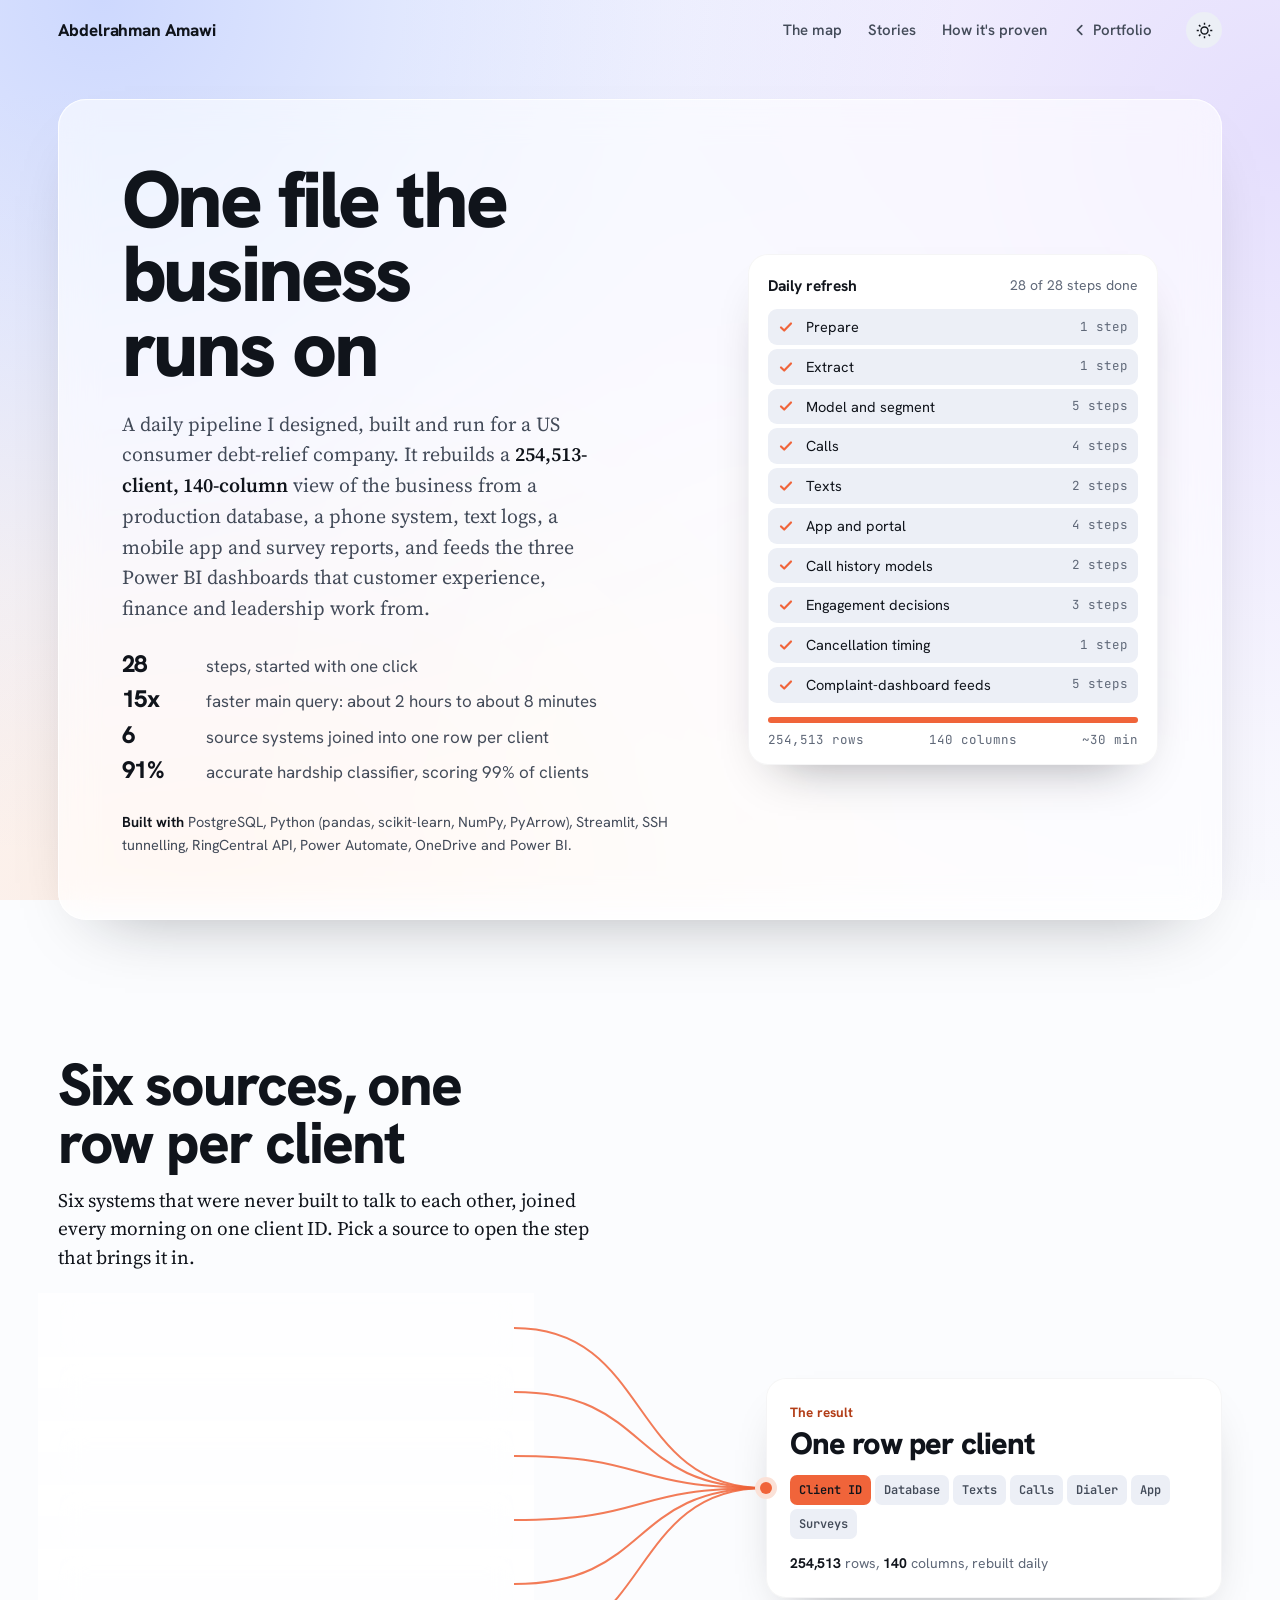
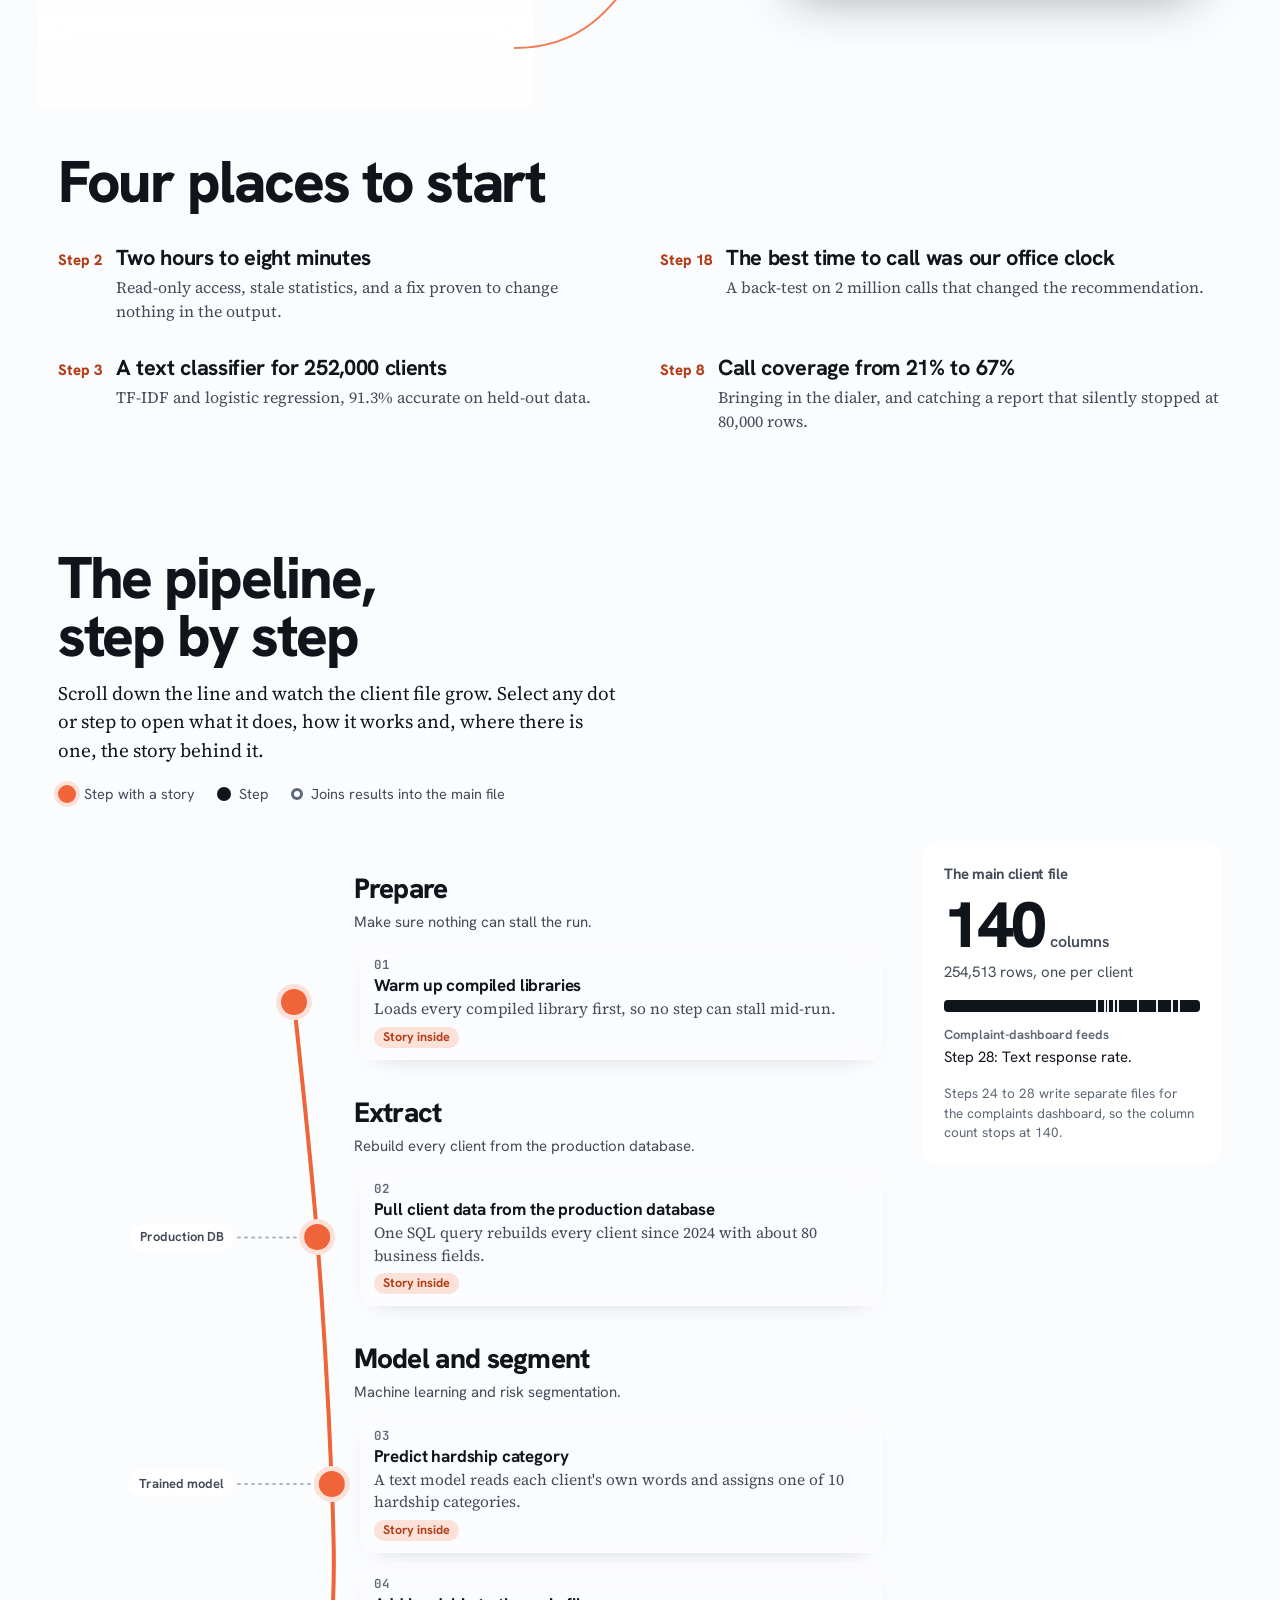
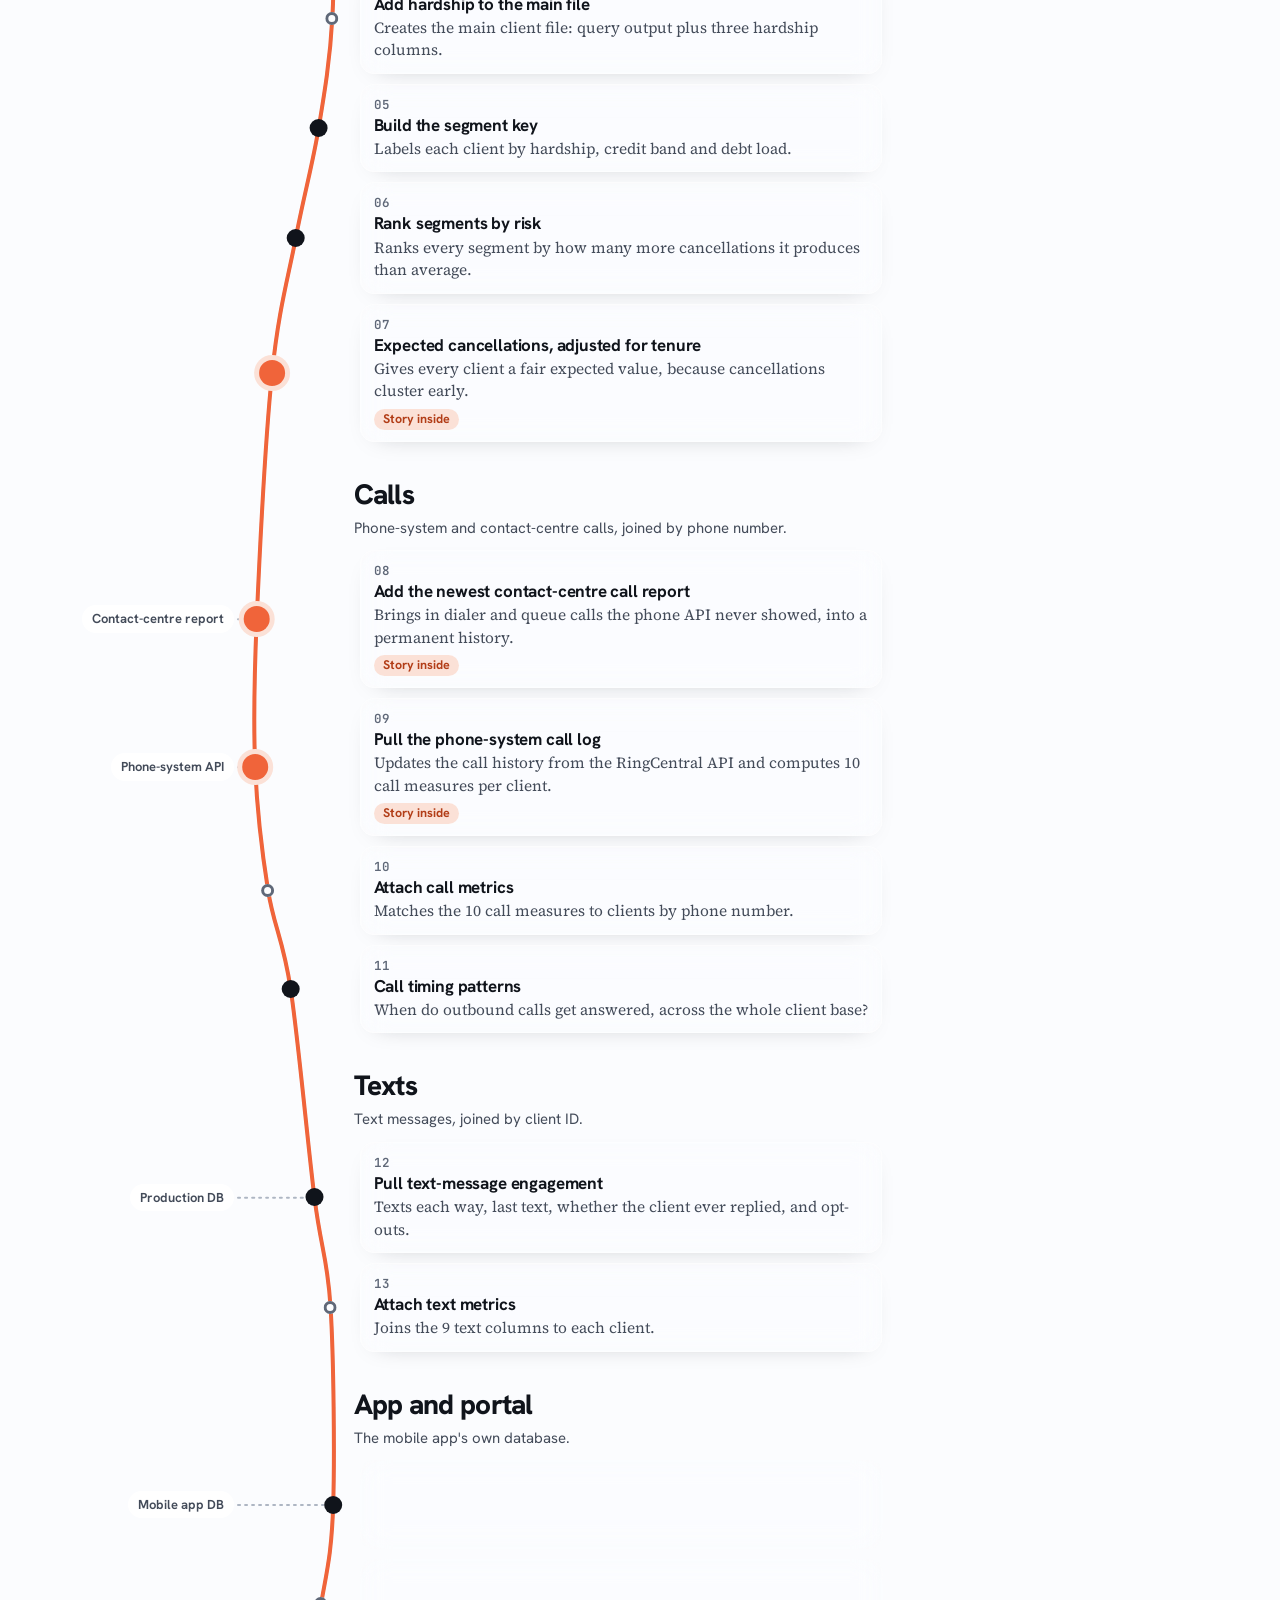
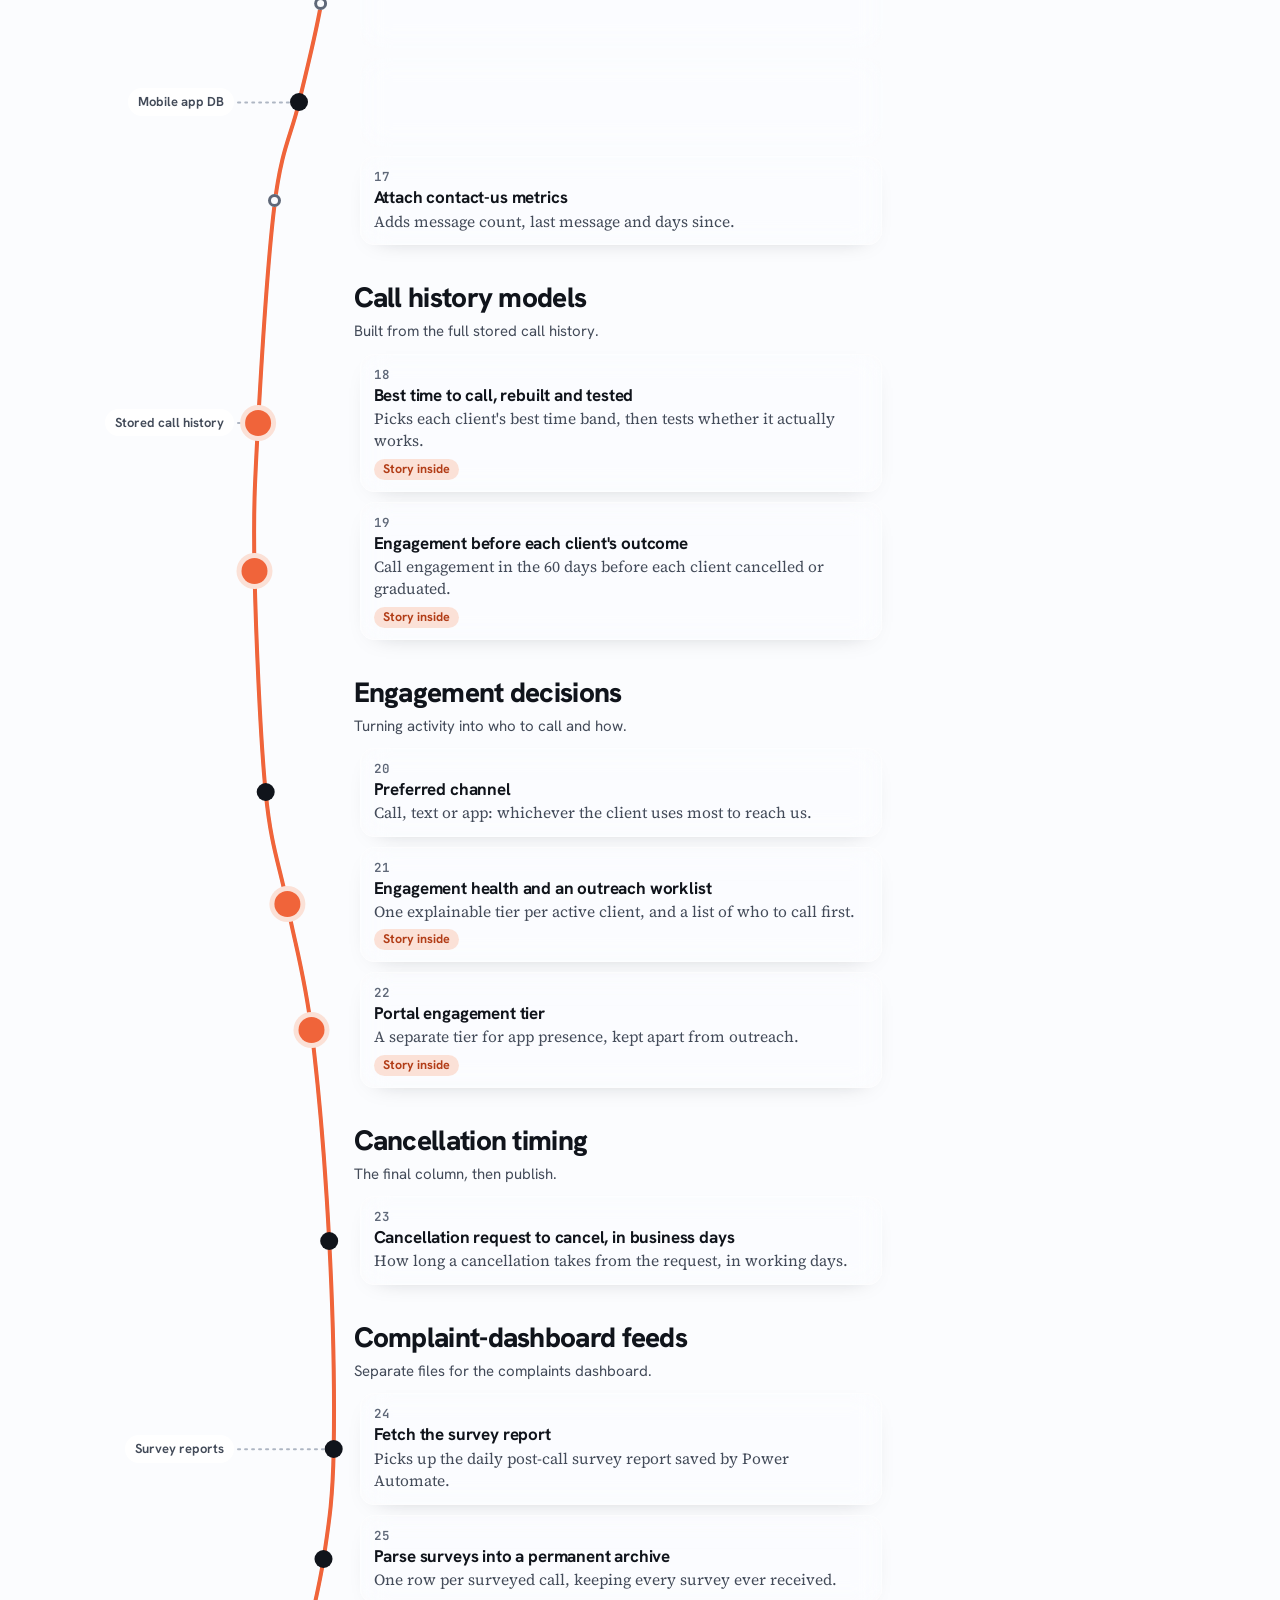
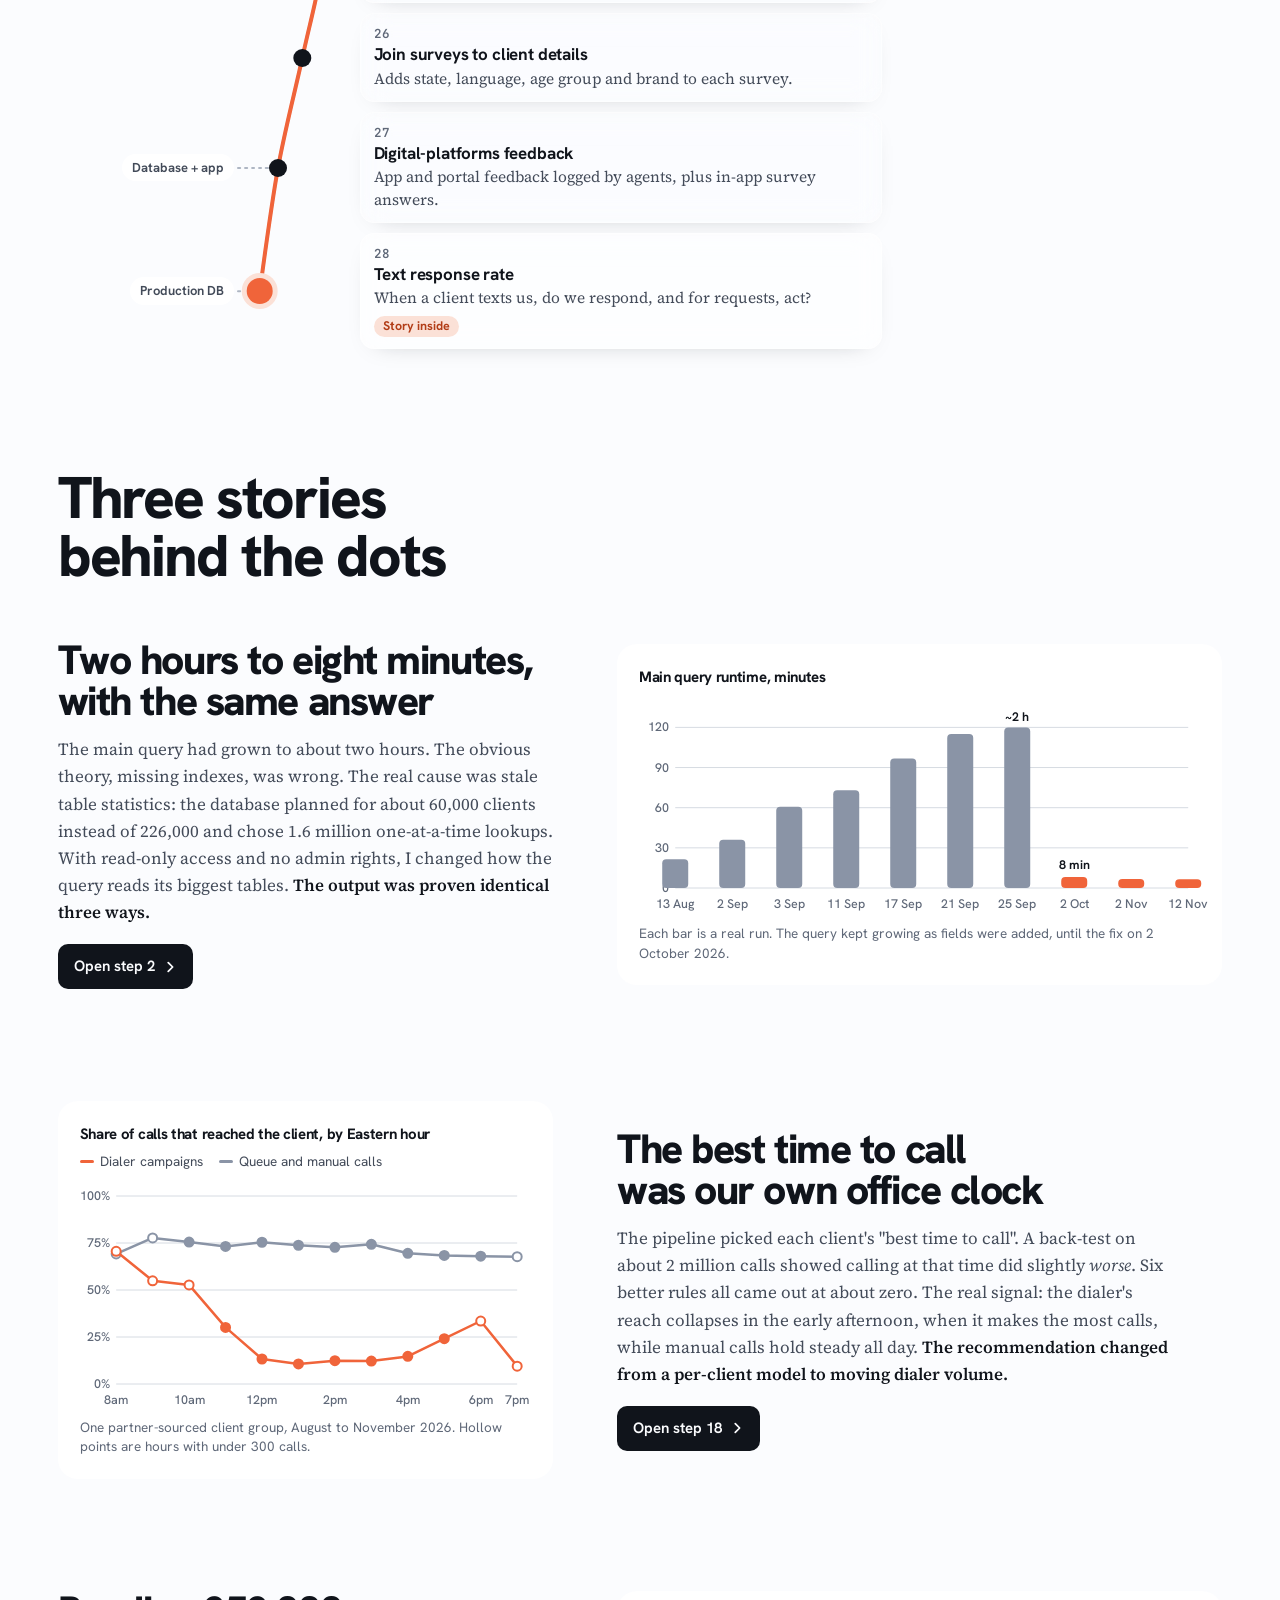
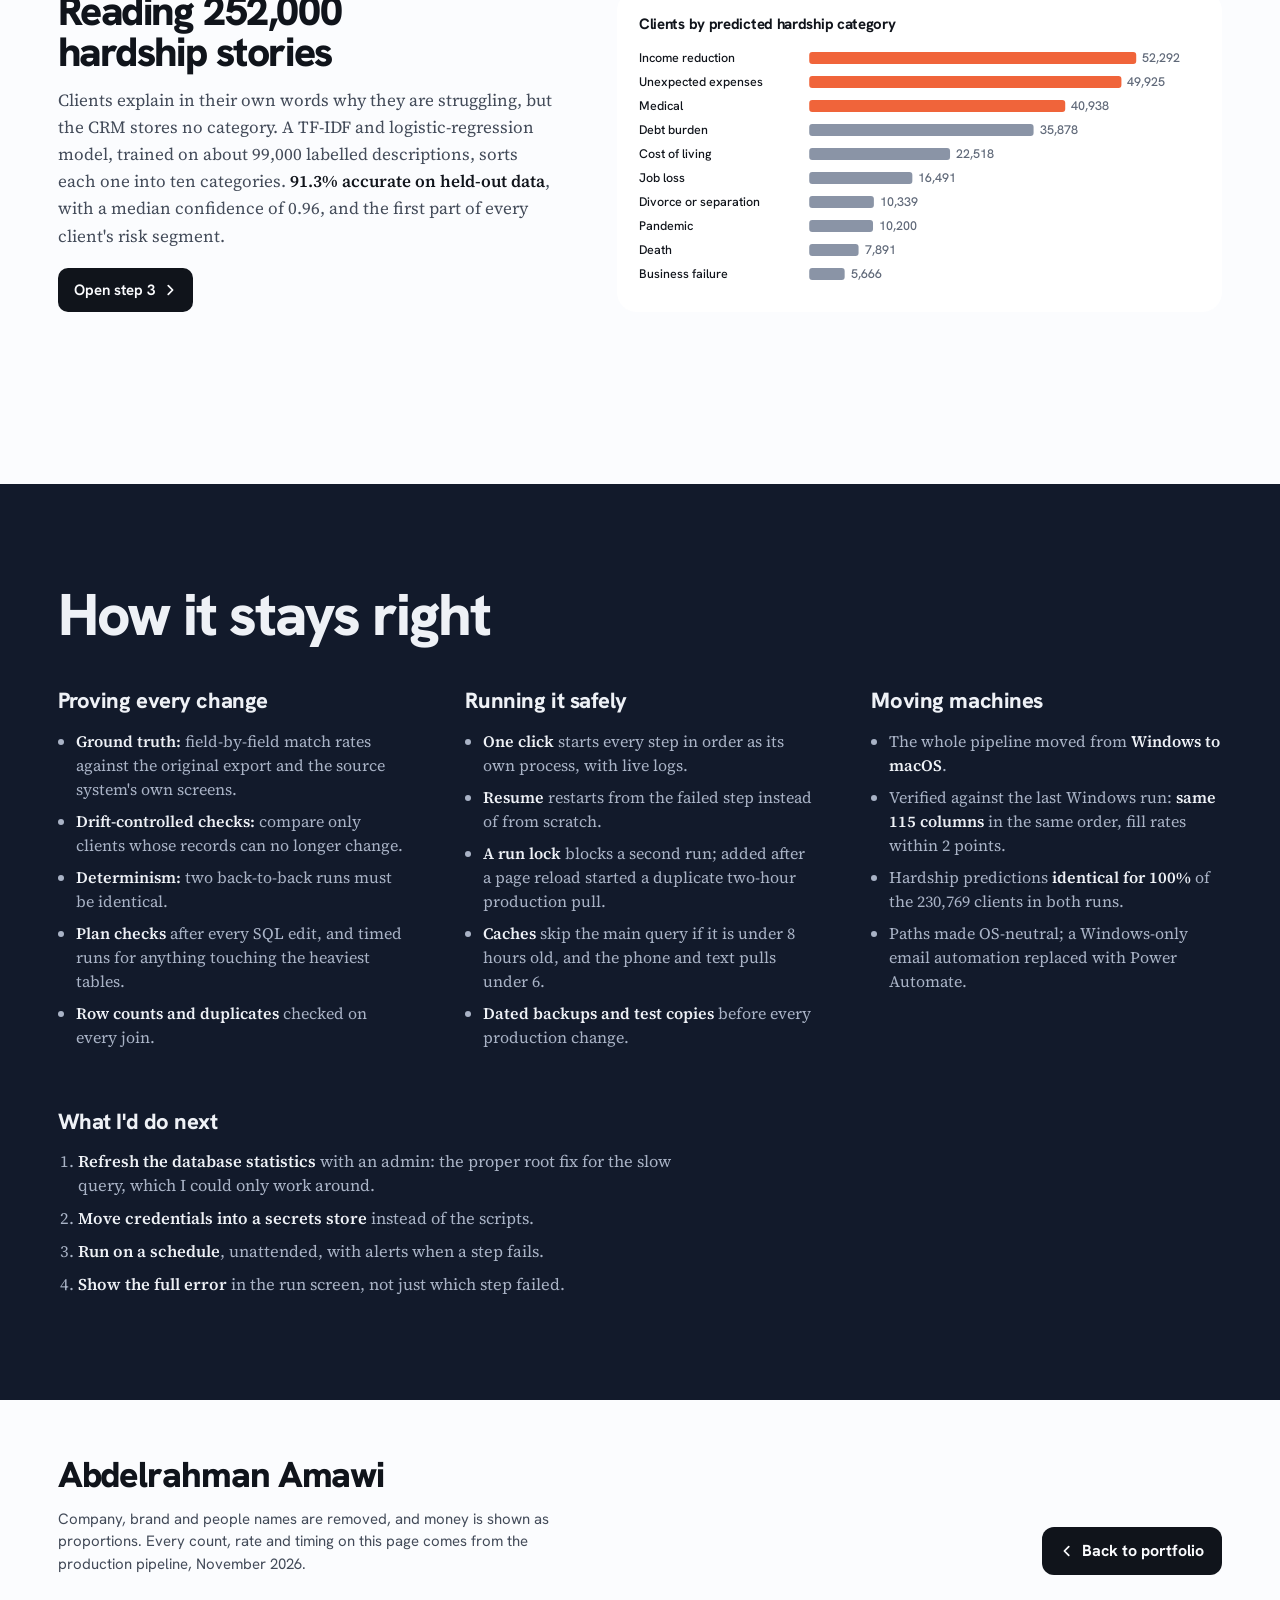
==== pipeline/index.html @ 144e87b9 "New portfolio design + pipeline page" ====
<!doctype html>
<html lang="en">
<head>
<meta charset="utf-8">
<meta name="viewport" content="width=device-width, initial-scale=1, viewport-fit=cover">
<title>Client Data Pipeline</title>
<meta name="description" content="A 28-step daily data pipeline that rebuilds a 254,000-client, 140-column view of a debt-relief business from a production database, phone system, texts, a mobile app and surveys. Built and run by Abdelrahman Amawi.">
<link rel="preconnect" href="https://fonts.googleapis.com">
<link rel="preconnect" href="https://fonts.gstatic.com" crossorigin>
<link rel="stylesheet" href="https://fonts.googleapis.com/css2?family=Hanken+Grotesk:wght@400..900&family=Source+Serif+4:opsz,wght@8..60,400;8..60,500;8..60,600&family=JetBrains+Mono:wght@400;600&display=swap">
<link rel="icon" href="data:image/svg+xml,%3Csvg xmlns='http://www.w3.org/2000/svg' viewBox='0 0 32 32'%3E%3Crect width='32' height='32' rx='7' fill='%23121A2B'/%3E%3Cpath d='M16 5v22' stroke='%238A94A6' stroke-width='3' stroke-linecap='round'/%3E%3Ccircle cx='16' cy='10' r='3.5' fill='%23F0643A'/%3E%3Ccircle cx='16' cy='22' r='3.5' fill='%23ECEEF1'/%3E%3C/svg%3E">
<style>
:root{
  color-scheme: light;
  --ground:hsl(225,60%,99%); --paper:#FFFFFF; --tone:#ECEFF6; --tone-2:#D9DEE9;
  --ink:#10141B; --ink-2:#434B59; --ink-3:#5F6878;
  --field:#121A2B; --field-2:#1D2840; --on-field:#EEF1F6; --on-field-2:#A9B3C6;
  --sig:#F0643A; --sig-text:#B23D17; --sig-soft:#FBE1D7;
  --line:#AEB6C3; --grid:#D6DBE2; --muted-mark:#8A94A6;
  --display:"Hanken Grotesk","Helvetica Neue",Arial,sans-serif;
  --read:"Source Serif 4",Georgia,serif;
  --mono:"JetBrains Mono",ui-monospace,Menlo,monospace;
  --gut:clamp(16px,4.5vw,64px);
}
@media (prefers-color-scheme: dark){
  :root:not([data-theme="light"]){
    color-scheme: dark;
    --ground:hsl(225,28%,12%); --paper:hsl(225,29%,16%); --tone:hsl(225,25%,21%); --tone-2:hsl(225,22%,27%);
    --ink:#E9EDF3; --ink-2:#A9B3C4; --ink-3:#8590A3;
    --field:#070B13; --field-2:#141C2C; --on-field:#EEF1F6; --on-field-2:#9BA6BA;
    --sig:#F57A54; --sig-text:#FF9B7A; --sig-soft:#3A1E15;
    --line:#3A4558; --grid:#232C3C; --muted-mark:#6F7A8D;
  }
}
:root[data-theme="dark"]{
  color-scheme: dark;
  --ground:hsl(225,28%,12%); --paper:hsl(225,29%,16%); --tone:hsl(225,25%,21%); --tone-2:hsl(225,22%,27%);
  --ink:#E9EDF3; --ink-2:#A9B3C4; --ink-3:#8590A3;
  --field:#070B13; --field-2:#141C2C; --on-field:#EEF1F6; --on-field-2:#9BA6BA;
  --sig:#F57A54; --sig-text:#FF9B7A; --sig-soft:#3A1E15;
  --line:#3A4558; --grid:#232C3C; --muted-mark:#6F7A8D;
}
*{box-sizing:border-box}
html{scrollbar-color:var(--ink-3) var(--ground);scroll-behavior:smooth;-webkit-text-size-adjust:100%}
::selection{background:var(--sig);color:#10141B}
body{margin:0;background:var(--ground);color:var(--ink);font:400 16px/1.5 var(--display);-webkit-font-smoothing:antialiased;overflow-x:hidden}
body.locked{overflow:hidden}
/* Background matched to the main portfolio (same gradients, light and dark) */
body{background:
  radial-gradient(circle at 8% 0%, rgba(99,133,255,0.30) 0%, rgba(99,133,255,0.16) 22%, rgba(99,133,255,0.06) 40%, transparent 58%),
  radial-gradient(circle at 100% 15%, rgba(167,139,250,0.26) 0%, rgba(167,139,250,0.14) 24%, rgba(167,139,250,0.05) 42%, transparent 60%),
  radial-gradient(ellipse at 15% 100%, rgba(255,183,140,0.22) 0%, rgba(255,183,140,0.11) 26%, rgba(255,183,140,0.04) 46%, transparent 65%),
  var(--ground);background-attachment:fixed}
:root[data-theme="dark"] body{background:
  radial-gradient(circle at 5% 0%, rgba(130,143,255,0.30) 0%, rgba(110,120,230,0.15) 22%, rgba(94,106,210,0.05) 40%, transparent 58%),
  radial-gradient(circle at 100% 20%, rgba(94,106,210,0.24) 0%, rgba(94,106,210,0.12) 24%, rgba(94,106,210,0.04) 42%, transparent 60%),
  radial-gradient(ellipse at 15% 100%, rgba(190,198,220,0.16) 0%, rgba(170,180,210,0.08) 26%, rgba(170,180,210,0.03) 46%, transparent 65%),
  var(--ground);background-attachment:fixed}
[hidden]{display:none!important}
a{color:inherit;text-decoration-thickness:1px;text-underline-offset:4px}
:focus-visible{outline:3px solid var(--sig);outline-offset:3px;border-radius:4px}
button{font:inherit;color:inherit;cursor:pointer}
h1,h2,h3,h4{font-family:var(--display);margin:0;text-wrap:balance;letter-spacing:-.02em}
p{margin:0}
code,.mono{font-family:var(--mono);font-size:.88em}
.g{padding-inline:var(--gut)}
.inner{max-width:1240px;margin:0 auto}
.num{font-variant-numeric:tabular-nums}
section[id]{scroll-margin-top:72px}
.read{font:400 clamp(17px,1.3vw,19px)/1.6 var(--read);color:var(--ink-2);max-width:62ch}
.read b{color:var(--ink);font-weight:600}
h2.big{font-size:clamp(36px,4.6vw,64px);line-height:.98;font-weight:820;letter-spacing:-.035em;max-width:16ch}
.take{font:400 clamp(18px,1.5vw,21px)/1.5 var(--read);color:var(--ink);max-width:56ch;margin-top:14px}

/* ---------- header ---------- */
.head{position:sticky;top:0;z-index:20;background:transparent;transition:box-shadow .2s,background-color .2s}
.head.scrolled{background:var(--ground);box-shadow:0 10px 24px -20px rgba(16,20,27,.6)}
.top{display:flex;align-items:center;gap:12px 22px;padding-block:12px}
.me{font-weight:760;font-size:17px;text-decoration:none;letter-spacing:-.01em;white-space:nowrap}
@media (max-width:480px){.me{font-size:15px}.top nav a{padding:7px 9px;font-size:14px}}
.top nav{display:flex;gap:2px;margin-left:auto;overflow-x:auto;scrollbar-width:none}
.top nav::-webkit-scrollbar{display:none}
.top nav a{white-space:nowrap;text-decoration:none;color:var(--ink-2);font-size:15px;font-weight:560;padding:7px 12px;border-radius:999px}
.top nav a:hover{background:var(--tone);color:var(--ink)}
.back{display:inline-flex;align-items:center;gap:6px;white-space:nowrap}
.back svg{width:14px;height:14px}
.theme{border:0;background:var(--tone);border-radius:999px;width:36px;height:36px;display:grid;place-items:center;flex:none}
.theme svg{width:17px;height:17px}
@media (max-width:760px){.top nav .hide-s{display:none}}

/* ---------- hero (field) ---------- */
.hero{color:var(--ink);padding-block:clamp(20px,3vw,40px) clamp(32px,5vw,64px)}
/* Hero sits in a frosted glass panel (denser than the step cards so the headline stays crisp) */
.hero .hero-grid{background:rgba(255,255,255,.62);-webkit-backdrop-filter:blur(18px) saturate(150%);backdrop-filter:blur(18px) saturate(150%);border-radius:28px;padding:clamp(26px,5vw,64px);
  box-shadow:inset 0 0 0 1px rgba(255,255,255,.8),0 30px 70px -42px rgba(16,20,27,.4)}
:root[data-theme="dark"] .hero .hero-grid{background:rgba(255,255,255,.065);box-shadow:inset 0 0 0 1px rgba(255,255,255,.11),0 30px 70px -40px rgba(0,0,0,.7)}
.hero-grid{display:grid;grid-template-columns:minmax(0,1.15fr) minmax(0,.85fr);gap:40px 72px;align-items:center}
.hero h1{font-size:clamp(44px,6.2vw,88px);line-height:.94;font-weight:860;letter-spacing:-.04em;max-width:13ch}
.hero .lead{font:400 clamp(18px,1.55vw,21px)/1.55 var(--read);color:var(--ink-2);max-width:48ch;margin-top:22px}
.hero .lead b{color:var(--ink);font-weight:600}
.facts{list-style:none;padding:0;margin:28px 0 0;display:grid;gap:8px}
.facts li{font-size:17px;color:var(--ink-2);display:flex;gap:12px;align-items:baseline}
.facts b{font:800 24px/1 var(--display);color:var(--ink);letter-spacing:-.02em;min-width:5.6ch}
.stack{margin-top:24px;font-size:14.5px;color:var(--ink-2);line-height:1.6}
.stack b{color:var(--ink);font-weight:650}
@media (max-width:900px){.hero-grid{grid-template-columns:1fr}}
.runcard{background:var(--paper);border-radius:20px;padding:20px 20px 16px;box-shadow:inset 0 0 0 1px rgba(16,20,27,.04),0 24px 50px -30px rgba(16,20,27,.45)}
:root[data-theme="dark"] .runcard{background:var(--ground);box-shadow:inset 0 0 0 1px rgba(255,255,255,.06),0 24px 50px -30px rgba(0,0,0,.7)}
.runcard .rh{display:flex;justify-content:space-between;align-items:center;margin-bottom:12px;font-size:14px;color:var(--ink-3)}
.runcard .rh b{color:var(--ink);font-size:15.5px}
.run{list-style:none;margin:0;padding:0;display:grid;gap:4px}
.run li{display:grid;grid-template-columns:18px 1fr auto;gap:10px;align-items:center;font-size:14.5px;padding:7px 10px;border-radius:9px;background:var(--tone);color:var(--ink)}
.run li svg{width:16px;height:16px;color:var(--sig)}
.run li span:last-child{font-family:var(--mono);font-size:12.5px;color:var(--ink-3)}
.runbar{height:6px;border-radius:3px;background:var(--sig);margin-top:14px}
.runcard .rf{display:flex;justify-content:space-between;margin-top:8px;font-family:var(--mono);font-size:12.5px;color:var(--ink-3)}

/* ---------- start here ---------- */
/* ---------- six sources, one row ---------- */
.sources{padding-block:clamp(40px,6vw,72px) 0}
.merge{display:grid;grid-template-columns:minmax(0,1fr) minmax(60px,.55fr) minmax(0,1fr);align-items:center;margin-top:28px}
.srcs{list-style:none;margin:0;padding:0;display:grid;gap:8px}
.srcs button{width:100%;height:56px;display:grid;grid-template-columns:12px minmax(0,1fr);grid-template-rows:auto auto;column-gap:12px;align-content:center;text-align:left;border:0;cursor:pointer;color:var(--ink);padding:0 16px;border-radius:14px;
  background:rgba(255,255,255,.62);-webkit-backdrop-filter:blur(14px) saturate(140%);backdrop-filter:blur(14px) saturate(140%);box-shadow:inset 0 0 0 1px rgba(255,255,255,.8),0 12px 26px -20px rgba(16,20,27,.45);transition:transform .2s,box-shadow .2s}
:root[data-theme="dark"] .srcs button{background:rgba(255,255,255,.065);box-shadow:inset 0 0 0 1px rgba(255,255,255,.1),0 12px 26px -20px rgba(0,0,0,.7)}
.srcs button:hover{transform:translateX(4px);box-shadow:inset 0 0 0 1.5px var(--sig),0 12px 26px -20px rgba(16,20,27,.45)}
.srcs .sd{grid-row:1/3;width:10px;height:10px;border-radius:50%;background:var(--sig);box-shadow:0 0 0 4px var(--sig-soft);align-self:center}
.srcs .sn{font-weight:750;font-size:15.5px;line-height:1.2}
.srcs .ss{font:500 12px var(--mono);color:var(--ink-3);white-space:nowrap;overflow:hidden;text-overflow:ellipsis}
.mlines{width:100%;height:376px;overflow:visible}
.ml{fill:none;stroke:var(--sig);stroke-width:2;stroke-linecap:round;vector-effect:non-scaling-stroke;opacity:.85}
.onerow{position:relative;border-radius:20px;padding:24px;background:var(--paper);box-shadow:inset 0 0 0 1px rgba(16,20,27,.04),0 24px 50px -30px rgba(16,20,27,.45)}
:root[data-theme="dark"] .onerow{background:var(--ground);box-shadow:inset 0 0 0 1px rgba(255,255,255,.06),0 24px 50px -30px rgba(0,0,0,.7)}
/* where the six lines land */
.onerow::after{content:"";position:absolute;left:-6px;top:50%;width:12px;height:12px;margin-top:-6px;border-radius:50%;background:var(--sig);box-shadow:0 0 0 5px var(--sig-soft)}
.or-k{margin:0;font-size:13.5px;font-weight:700;color:var(--sig-text)}
.or-t{margin:4px 0 16px;font:850 clamp(24px,2.4vw,32px)/1.05 var(--display);letter-spacing:-.03em}
.cells{display:flex;flex-wrap:wrap;gap:4px}
.cell{font:600 12px var(--mono);padding:7px 9px;border-radius:7px;background:var(--tone);color:var(--ink-2)}
.cell.id{background:var(--sig);color:#10141B}
.or-f{margin:14px 0 0;font-size:14px;color:var(--ink-3)}
.or-f b{color:var(--ink)}
@keyframes mreveal{from{clip-path:inset(0 100% 0 0)}to{clip-path:inset(0 0 0 0)}}
@keyframes srcin{from{opacity:0;transform:translateX(-10px)}to{opacity:1;transform:none}}
@keyframes cellin{from{opacity:0;transform:translateY(6px)}to{opacity:1;transform:none}}
.merge.on .srcs button{animation:srcin .5s ease-out var(--d) both}
.merge.on .mlines{animation:mreveal 1.1s cubic-bezier(.45,.05,.25,1) .55s both}
.merge.on .cell{animation:cellin .4s ease-out var(--d) both}
@media (prefers-reduced-motion:reduce){.merge.on .srcs button,.merge.on .mlines,.merge.on .cell{animation:none}}
@media (max-width:860px){.merge{grid-template-columns:1fr;gap:0}.srcs{grid-template-columns:repeat(2,minmax(0,1fr))}.mlines{display:none}
  .onerow{margin-top:22px}.onerow::after{left:50%;top:-6px;margin:0 0 0 -6px}.onerow::before{content:"";position:absolute;left:50%;top:-22px;height:22px;border-left:2px solid var(--sig)}}
@media (max-width:520px){.srcs{grid-template-columns:1fr}}
.start{padding-block:clamp(48px,6vw,80px) 0}
.start-list{list-style:none;padding:0;margin:20px 0 0;display:grid;grid-template-columns:repeat(2,minmax(0,1fr));gap:4px 40px}
.start-list button{width:100%;text-align:left;border:0;background:none;padding:14px 0;display:grid;grid-template-columns:auto 1fr;gap:4px 14px;align-items:baseline;border-radius:10px}
.start-list button:hover .t{text-decoration:underline;text-decoration-thickness:2px;text-underline-offset:5px}
.start-list .n{font:800 15px var(--display);color:var(--sig-text)}
.start-list .t{font-size:clamp(19px,1.7vw,23px);font-weight:720;letter-spacing:-.015em;line-height:1.2}
.start-list .d{grid-column:2;font:400 16px/1.5 var(--read);color:var(--ink-2)}
@media (max-width:760px){.start-list{grid-template-columns:1fr}}

/* ---------- map ---------- */
.map-sec{padding-block:clamp(64px,8vw,104px) 0}
.map-layout{display:grid;grid-template-columns:minmax(0,1fr) 300px;gap:40px;align-items:start;margin-top:36px}
.legend{display:flex;gap:8px 22px;flex-wrap:wrap;font-size:14.5px;color:var(--ink-2);margin-top:18px}
.legend span{display:inline-flex;gap:8px;align-items:center}
.legend i{display:inline-block;border-radius:50%}
.track{position:relative;padding-left:0}
.curve{position:absolute;left:0;top:0;width:100%;height:100%;pointer-events:none;overflow:visible;z-index:0}
.curve .base{fill:none;stroke:var(--line);stroke-width:3;stroke-linecap:round}
.curve .prog{fill:none;stroke:var(--sig);stroke-width:4;stroke-linecap:round;transition:stroke-dashoffset .6s cubic-bezier(.16,1,.3,1)}
.curve .feed{fill:none;stroke:var(--line);stroke-width:2;stroke-dasharray:2 5;stroke-linecap:round}
.stage{display:grid;grid-template-columns:176px 120px minmax(0,1fr);align-items:end;margin:26px 0 6px;position:relative;z-index:1}
.stage:first-child{margin-top:0}
.stage h3{grid-column:3;font-size:clamp(22px,2.2vw,28px);font-weight:800;letter-spacing:-.025em}
.stage .sline{grid-column:2;grid-row:1;min-height:40px}
.stage p{grid-column:3;font-size:15px;color:var(--ink-2);margin-top:2px}
.step{display:grid;grid-template-columns:176px 120px minmax(0,1fr);align-items:stretch;position:relative;z-index:1}
.step .src{display:flex;align-items:center;justify-content:flex-end;padding-right:0}
.step .src span{font-size:13px;font-weight:650;color:var(--ink-2);background:var(--paper);border-radius:999px;padding:4px 10px;position:relative;white-space:nowrap;max-width:176px;overflow:hidden;text-overflow:ellipsis}
.step .rail{position:relative;display:flex;justify-content:center}
.dot{position:relative;z-index:1;align-self:center;border:0;padding:0;border-radius:50%;display:block;transform:translateX(var(--x,0px));transition:transform .15s}
.dot:hover{transform:translateX(var(--x,0px)) scale(1.15)}
.dot.k-story{width:26px;height:26px;background:var(--sig);box-shadow:0 0 0 5px var(--sig-soft)}
.dot.k-step{width:18px;height:18px;background:var(--ink)}
.dot.k-merge{width:13px;height:13px;background:var(--ground);box-shadow:inset 0 0 0 3px var(--ink-3)}
/* Glass container: 5% tint (95% transparent), blurred backdrop, soft edge highlight */
.step .lab{border:0;background:rgba(255,255,255,.05);-webkit-backdrop-filter:blur(14px) saturate(140%);backdrop-filter:blur(14px) saturate(140%);box-shadow:inset 0 0 0 1px rgba(255,255,255,.45),0 8px 24px -18px rgba(16,20,27,.35);text-align:left;padding:12px 14px;margin:5px 0 5px 6px;border-radius:14px;display:grid;gap:2px;transition:background .2s,box-shadow .2s}
:root[data-theme="dark"] .step .lab{background:rgba(255,255,255,.05);box-shadow:inset 0 0 0 1px rgba(255,255,255,.09),0 8px 24px -18px rgba(0,0,0,.6)}
.step .lab:hover,.step.on .lab{background:rgba(255,255,255,.55)}
:root[data-theme="dark"] .step .lab:hover,:root[data-theme="dark"] .step.on .lab{background:rgba(255,255,255,.1)}
.step .lab .no{font:600 12.5px var(--mono);color:var(--ink-3)}
.step .lab .tt{font-size:17px;font-weight:700;letter-spacing:-.01em;line-height:1.25}
.step .lab .ds{font:400 15.5px/1.45 var(--read);color:var(--ink-2)}
.step .lab .sty{justify-self:start;margin-top:4px;font-size:12.5px;font-weight:700;color:var(--sig-text);background:var(--sig-soft);border-radius:999px;padding:1px 9px}
@media (max-width:980px){.map-layout{grid-template-columns:1fr}}
@media (max-width:700px){
  .stage,.step{grid-template-columns:56px minmax(0,1fr)}
  .stage h3,.stage p{grid-column:2}
  .stage .sline{grid-column:1}
  .step .src{display:none}
  .step .rail{grid-column:1}
  .step .lab{grid-column:2}
  .step .lab .srcm{display:block}
}
.step .lab .srcm{display:none;font-size:13px;font-weight:650;color:var(--ink-2)}

/* meter */
.meter{position:sticky;top:88px;background:var(--paper);border-radius:20px;padding:22px}
.meter h4{font-size:15px;font-weight:700;color:var(--ink-2)}
.meter .big{font:850 64px/1 var(--display);letter-spacing:-.045em;margin-top:8px}
.meter .big small{font:600 16px var(--display);color:var(--ink-2);letter-spacing:0;margin-left:6px}
.meter .rows{font-size:15px;color:var(--ink-2);margin-top:4px}
.mbar{display:flex;gap:2px;height:12px;margin-top:16px;border-radius:4px;overflow:hidden;background:var(--tone)}
.mbar i{display:block;height:100%;background:var(--ink);transition:flex-basis .5s cubic-bezier(.16,1,.3,1),background .3s}
.mbar i.add{background:var(--sig)}
.meter .now{margin-top:14px;font-size:15px;line-height:1.45}
.meter .now b{display:block;font-size:13px;color:var(--ink-3);font-weight:650;margin-bottom:2px}
.meter .delta{font-weight:700;color:var(--sig-text)}
.meter .note{margin-top:16px;font-size:13.5px;color:var(--ink-3);line-height:1.45}
@media (max-width:980px){
  .meter{position:fixed;left:12px;right:12px;bottom:12px;top:auto;z-index:15;padding:10px 14px;border-radius:14px;box-shadow:0 12px 30px -12px rgba(16,20,27,.45);display:grid;grid-template-columns:auto 1fr;gap:2px 12px;align-items:center;transform:translateY(140%);transition:transform .3s}
  .meter.show{transform:none}
  .meter h4,.meter .now,.meter .note{display:none}
  .meter .big{font-size:28px;margin:0;grid-row:1/3}
  .meter .big small{font-size:13px}
  .meter .rows{margin:0;font-size:13px}
  .mbar{margin:0;height:8px}
}

/* ---------- panel ---------- */
.scrim{position:fixed;inset:0;background:rgba(10,13,20,.45);z-index:40;opacity:0;pointer-events:none;transition:opacity .25s}
.scrim.open{opacity:1;pointer-events:auto}
.panel{position:fixed;top:0;right:0;bottom:0;width:min(620px,100vw);background:var(--paper);z-index:41;transform:translateX(102%);display:flex;flex-direction:column;visibility:hidden;transition:transform .35s cubic-bezier(.16,1,.3,1),visibility 0s .35s}
.panel.open{transform:none;visibility:visible;box-shadow:-30px 0 60px -30px rgba(0,0,0,.4);transition:transform .35s cubic-bezier(.16,1,.3,1),visibility 0s}
.p-head{padding:18px 22px 14px;display:flex;gap:12px;align-items:flex-start;justify-content:space-between}
.p-head .meta{font:600 13px var(--mono);color:var(--ink-3)}
.p-head h2{font-size:clamp(24px,2.6vw,32px);font-weight:820;letter-spacing:-.03em;line-height:1.05;margin-top:6px}
.x{border:0;background:var(--tone);border-radius:999px;width:38px;height:38px;display:grid;place-items:center;flex:none}
.x svg{width:16px;height:16px}
.p-body{overflow-y:auto;padding:4px 22px 24px;flex:1;overscroll-behavior:contain}
.p-sum{font:400 19px/1.55 var(--read);color:var(--ink)}
.p-body h3{font-size:14px;font-weight:750;color:var(--ink-2);margin:24px 0 8px;letter-spacing:0}
.p-body ul{margin:0;padding-left:18px;display:grid;gap:7px}
.p-body li{font-size:15.5px;line-height:1.5;color:var(--ink)}
.p-body li::marker{color:var(--muted-mark)}
.p-story{background:var(--sig-soft);border-radius:14px;padding:16px 18px;margin-top:6px}
.p-story p{font:400 16.5px/1.55 var(--read);color:var(--ink)}
.p-story p+p{margin-top:10px}
.p-story b{font-weight:600}
.tools{display:flex;flex-wrap:wrap;gap:6px}
.tools span{font-size:14px;font-weight:650;border-radius:999px;padding:5px 12px;background:var(--field);color:var(--on-field)}
.chips{display:flex;flex-wrap:wrap;gap:8px}
.chips span{background:var(--ground);border-radius:10px;padding:8px 12px;font-size:14.5px;line-height:1.3}
.chips b{display:block;font-size:20px;font-weight:800;letter-spacing:-.02em}
.p-foot{display:flex;justify-content:space-between;gap:10px;padding:12px 22px calc(12px + env(safe-area-inset-bottom));background:var(--paper);box-shadow:0 -1px 0 var(--tone)}
.navbtn{border:0;background:var(--tone);border-radius:10px;padding:10px 14px;font-size:14.5px;font-weight:650;display:inline-flex;align-items:center;gap:8px;max-width:48%}
.navbtn span{overflow:hidden;text-overflow:ellipsis;white-space:nowrap}
.navbtn svg{width:14px;height:14px;flex:none}
.navbtn:disabled{opacity:.35;cursor:default}
@media (max-width:700px){.panel{top:auto;left:0;width:100vw;height:88vh;border-radius:20px 20px 0 0;transform:translateY(102%)}.panel.open{transform:none}}

/* charts */
.chart{position:relative;margin-top:10px}
.chart svg{display:block;width:100%;overflow:visible}
.chart text{font:500 12.5px var(--display);fill:var(--ink-3)}
.chart .lbl{fill:var(--ink);font-weight:650}
.chart .gl{stroke:var(--grid);stroke-width:1}
.cap{font-size:13.5px;color:var(--ink-3);margin-top:6px;line-height:1.45}
.key{display:flex;gap:16px;flex-wrap:wrap;font-size:13.5px;color:var(--ink-2);margin-top:6px}
.key span{display:inline-flex;align-items:center;gap:6px}
.key i{display:inline-block;width:14px;height:3px;border-radius:2px}
.tip{position:absolute;pointer-events:none;background:var(--ink);color:var(--ground);font-size:13px;line-height:1.35;padding:6px 9px;border-radius:7px;white-space:nowrap;transform:translate(-50%,-115%);opacity:0;transition:opacity .15s;z-index:3}

/* ---------- stories ---------- */
.stories{padding-block:clamp(72px,9vw,120px) 0}
.story{display:grid;grid-template-columns:minmax(0,.9fr) minmax(0,1.1fr);gap:28px 64px;align-items:center;padding-block:clamp(36px,5vw,56px)}
.story:nth-child(even) .s-text{order:2}
.story h3{font-size:clamp(28px,3.2vw,44px);font-weight:840;letter-spacing:-.035em;line-height:1}
.story .read{margin-top:14px}
.story .open{margin-top:18px;border:0;background:var(--ink);color:var(--ground);border-radius:10px;padding:11px 16px;font-size:15px;font-weight:650;display:inline-flex;gap:8px;align-items:center}
.story .open svg{width:14px;height:14px}
.s-vis{background:var(--paper);border-radius:20px;padding:22px}
.s-vis h4{font-size:15px;font-weight:720}
@media (max-width:900px){.story{grid-template-columns:1fr}.story:nth-child(even) .s-text{order:0}}

/* ---------- proof ---------- */
.proof{margin-top:clamp(72px,9vw,120px);background:var(--field);color:var(--on-field);padding-block:clamp(56px,8vw,104px)}
.proof h2.big{color:var(--on-field)}
.cols3{display:grid;grid-template-columns:repeat(3,minmax(0,1fr));gap:40px 56px;margin-top:40px}
.cols3 h3{font-size:22px;font-weight:780;letter-spacing:-.02em}
.cols3 ul{margin:12px 0 0;padding-left:18px;display:grid;gap:8px}
.cols3 li{font:400 16px/1.5 var(--read);color:var(--on-field-2)}
.cols3 li b{color:var(--on-field);font-weight:600}
@media (max-width:900px){.cols3{grid-template-columns:1fr}}
.next{margin-top:56px;padding-top:0}
.next h3{font-size:22px;font-weight:780}
.next ol{margin:12px 0 0;padding-left:20px;display:grid;gap:8px;max-width:72ch}
.next li{font:400 16.5px/1.5 var(--read);color:var(--on-field-2)}
.next li b{color:var(--on-field);font-weight:600}

/* ---------- footer ---------- */
.foot{padding-block:48px 40px}
.foot-grid{display:flex;justify-content:space-between;gap:16px 32px;flex-wrap:wrap;align-items:flex-end}
.foot .name{font-size:clamp(26px,3vw,36px);font-weight:840;letter-spacing:-.03em}
.foot p{font-size:15px;color:var(--ink-2);margin-top:6px;max-width:62ch}
.foot .btn{display:inline-flex;align-items:center;gap:8px;background:var(--ink);color:var(--ground);text-decoration:none;border-radius:12px;padding:12px 18px;font-weight:700}
.foot .btn svg{width:14px;height:14px}
@media (prefers-reduced-motion:reduce){*{transition:none!important;scroll-behavior:auto!important}}
</style>
<script>try{document.documentElement.setAttribute("data-theme",localStorage.getItem("selected-theme")==="dark"?"dark":"light")}catch(e){document.documentElement.setAttribute("data-theme","light")}</script>
</head>
<body>
<header class="head" id="head"><div class="g"><div class="inner top">
  <a class="me" href="../">Abdelrahman Amawi</a>
  <nav aria-label="Page">
    <a href="#map">The map</a><a href="#stories">Stories</a><a class="hide-s" href="#proof">How it's proven</a>
    <a class="back" href="../"><svg viewBox="0 0 16 16" aria-hidden="true"><path d="M10 3L5 8l5 5" fill="none" stroke="currentColor" stroke-width="2" stroke-linecap="round" stroke-linejoin="round"/></svg>Portfolio</a>
  </nav>
  <button class="theme" id="theme" type="button" aria-label="Switch colour theme"><svg viewBox="0 0 24 24" fill="none" stroke="currentColor" stroke-width="2" aria-hidden="true"><circle cx="12" cy="12" r="5"/><path d="M12 1v3M12 20v3M4.2 4.2l2.1 2.1M17.7 17.7l2.1 2.1M1 12h3M20 12h3M4.2 19.8l2.1-2.1M17.7 6.3l2.1-2.1"/></svg></button>
</div></div></header>

<main>
<section class="hero g" aria-labelledby="h1"><div class="inner hero-grid">
  <div>
    <h1 id="h1">One file the business runs on</h1>
    <p class="lead">A daily pipeline I designed, built and run for a US consumer debt-relief company. It rebuilds a <b>254,513-client, 140-column</b> view of the business from a production database, a phone system, text logs, a mobile app and survey reports, and feeds the three Power BI dashboards that customer experience, finance and leadership work from.</p>
    <ul class="facts num">
      <li><b>28</b>steps, started with one click</li>
      <li><b>15x</b>faster main query: about 2 hours to about 8 minutes</li>
      <li><b>6</b>source systems joined into one row per client</li>
      <li><b>91%</b>accurate hardship classifier, scoring 99% of clients</li>
    </ul>
    <p class="stack"><b>Built with</b> PostgreSQL, Python (pandas, scikit-learn, NumPy, PyArrow), Streamlit, SSH tunnelling, RingCentral API, Power Automate, OneDrive and Power BI.</p>
  </div>
  <div class="runcard" aria-label="The pipeline's run screen, summarised by stage">
    <div class="rh"><b>Daily refresh</b><span class="num">28 of 28 steps done</span></div>
    <ol class="run" id="runlist"></ol>
    <div class="runbar"></div>
    <div class="rf"><span>254,513 rows</span><span>140 columns</span><span>~30 min</span></div>
  </div>
</div></section>

<section class="g sources" aria-labelledby="src-h"><div class="inner">
  <h2 class="big" id="src-h">Six sources, one row per client</h2>
  <p class="take">Six systems that were never built to talk to each other, joined every morning on one client ID. Pick a source to open the step that brings it in.</p>
  <div class="merge" id="merge">
    <ul class="srcs"><li><button type="button" data-open="2" style="--d:0.10s"><span class="sd" aria-hidden="true"></span><span class="sn">Production database</span><span class="ss">Step 2, client, debt and payment records</span></button></li><li><button type="button" data-open="12" style="--d:0.22s"><span class="sd" aria-hidden="true"></span><span class="sn">Text logs</span><span class="ss">Step 12, texts each way, replies, opt-outs</span></button></li><li><button type="button" data-open="9" style="--d:0.34s"><span class="sd" aria-hidden="true"></span><span class="sn">Phone-system API</span><span class="ss">Step 9, call log and talk time</span></button></li><li><button type="button" data-open="8" style="--d:0.46s"><span class="sd" aria-hidden="true"></span><span class="sn">Contact-centre report</span><span class="ss">Step 8, dialer and queue calls</span></button></li><li><button type="button" data-open="14" style="--d:0.58s"><span class="sd" aria-hidden="true"></span><span class="sn">Mobile app database</span><span class="ss">Step 14, logins and notifications</span></button></li><li><button type="button" data-open="24" style="--d:0.70s"><span class="sd" aria-hidden="true"></span><span class="sn">Survey reports</span><span class="ss">Step 24, post-call survey answers</span></button></li></ul>
    <svg class="mlines" viewBox="0 0 200 376" preserveAspectRatio="none" aria-hidden="true"><path class="ml" d="M0,28 C110,28 90,188 200,188"/><path class="ml" d="M0,92 C110,92 90,188 200,188"/><path class="ml" d="M0,156 C110,156 90,188 200,188"/><path class="ml" d="M0,220 C110,220 90,188 200,188"/><path class="ml" d="M0,284 C110,284 90,188 200,188"/><path class="ml" d="M0,348 C110,348 90,188 200,188"/></svg>
    <div class="onerow">
      <p class="or-k">The result</p>
      <p class="or-t">One row per client</p>
      <div class="cells" role="img" aria-label="One row: client ID, then database, texts, calls, dialer, app and survey columns"><span class="cell id" style="--d:1.10s">Client ID</span><span class="cell" style="--d:1.20s">Database</span><span class="cell" style="--d:1.30s">Texts</span><span class="cell" style="--d:1.40s">Calls</span><span class="cell" style="--d:1.50s">Dialer</span><span class="cell" style="--d:1.60s">App</span><span class="cell" style="--d:1.70s">Surveys</span></div>
      <p class="or-f num"><b>254,513</b> rows, <b>140</b> columns, rebuilt daily</p>
    </div>
  </div>
</div></section>
<section class="g start" aria-labelledby="start-h"><div class="inner">
  <h2 class="big" id="start-h">Four places to start</h2>
  <ul class="start-list" id="start"></ul>
</div></section>

<section class="g map-sec" id="map" aria-labelledby="map-h"><div class="inner">
  <h2 class="big" id="map-h">The pipeline, step by step</h2>
  <p class="take">Scroll down the line and watch the client file grow. Select any dot or step to open what it does, how it works and, where there is one, the story behind it.</p>
  <div class="legend" aria-label="Legend">
    <span><i style="width:18px;height:18px;background:var(--sig);box-shadow:0 0 0 4px var(--sig-soft)"></i>Step with a story</span>
    <span><i style="width:14px;height:14px;background:var(--ink)"></i>Step</span>
    <span><i style="width:12px;height:12px;background:var(--ground);box-shadow:inset 0 0 0 3px var(--ink-3)"></i>Joins results into the main file</span>
  </div>
  <div class="map-layout">
    <div class="track" id="track"></div>
    <aside class="meter num" id="meter" aria-live="polite">
      <h4>The main client file</h4>
      <div class="big"><span id="m-cols">0</span><small>columns</small></div>
      <p class="rows" id="m-rows">Not created yet</p>
      <div class="mbar" id="m-bar"></div>
      <p class="now"><b id="m-stage">Prepare</b><span id="m-step">Scroll to start the run.</span> <span class="delta" id="m-delta"></span></p>
      <p class="note">Steps 24 to 28 write separate files for the complaints dashboard, so the column count stops at 140.</p>
    </aside>
  </div>
</div></section>

<section class="g stories" id="stories" aria-labelledby="stories-h"><div class="inner">
  <h2 class="big" id="stories-h">Three stories behind the dots</h2>
  <div>
    <article class="story">
      <div class="s-text">
        <h3>Two hours to eight minutes, with the same answer</h3>
        <p class="read">The main query had grown to about two hours. The obvious theory, missing indexes, was wrong. The real cause was stale table statistics: the database planned for about 60,000 clients instead of 226,000 and chose 1.6 million one-at-a-time lookups. With read-only access and no admin rights, I changed how the query reads its biggest tables. <b>The output was proven identical three ways.</b></p>
        <button class="open" type="button" data-open="2">Open step 2 <svg viewBox="0 0 16 16" aria-hidden="true"><path d="M6 3l5 5-5 5" fill="none" stroke="currentColor" stroke-width="2" stroke-linecap="round" stroke-linejoin="round"/></svg></button>
      </div>
      <div class="s-vis"><h4>Main query runtime, minutes</h4><div class="chart" data-chart="runtime"></div><p class="cap">Each bar is a real run. The query kept growing as fields were added, until the fix on 2 October 2026.</p></div>
    </article>
    <article class="story">
      <div class="s-text">
        <h3>The best time to call was our own office clock</h3>
        <p class="read">The pipeline picked each client's "best time to call". A back-test on about 2 million calls showed calling at that time did slightly <i>worse</i>. Six better rules all came out at about zero. The real signal: the dialer's reach collapses in the early afternoon, when it makes the most calls, while manual calls hold steady all day. <b>The recommendation changed from a per-client model to moving dialer volume.</b></p>
        <button class="open" type="button" data-open="18">Open step 18 <svg viewBox="0 0 16 16" aria-hidden="true"><path d="M6 3l5 5-5 5" fill="none" stroke="currentColor" stroke-width="2" stroke-linecap="round" stroke-linejoin="round"/></svg></button>
      </div>
      <div class="s-vis"><h4>Share of calls that reached the client, by Eastern hour</h4><div class="key"><span><i style="background:var(--sig)"></i>Dialer campaigns</span><span><i style="background:var(--muted-mark)"></i>Queue and manual calls</span></div><div class="chart" data-chart="hourly"></div><p class="cap">One partner-sourced client group, August to November 2026. Hollow points are hours with under 300 calls.</p></div>
    </article>
    <article class="story">
      <div class="s-text">
        <h3>Reading 252,000 hardship stories</h3>
        <p class="read">Clients explain in their own words why they are struggling, but the CRM stores no category. A TF-IDF and logistic-regression model, trained on about 99,000 labelled descriptions, sorts each one into ten categories. <b>91.3% accurate on held-out data</b>, with a median confidence of 0.96, and the first part of every client's risk segment.</p>
        <button class="open" type="button" data-open="3">Open step 3 <svg viewBox="0 0 16 16" aria-hidden="true"><path d="M6 3l5 5-5 5" fill="none" stroke="currentColor" stroke-width="2" stroke-linecap="round" stroke-linejoin="round"/></svg></button>
      </div>
      <div class="s-vis"><h4>Clients by predicted hardship category</h4><div class="chart" data-chart="hardship"></div></div>
    </article>
  </div>
</div></section>

<section class="proof g" id="proof" aria-labelledby="proof-h"><div class="inner">
  <h2 class="big" id="proof-h">How it stays right</h2>
  <div class="cols3">
    <div>
      <h3>Proving every change</h3>
      <ul>
        <li><b>Ground truth:</b> field-by-field match rates against the original export and the source system's own screens.</li>
        <li><b>Drift-controlled checks:</b> compare only clients whose records can no longer change.</li>
        <li><b>Determinism:</b> two back-to-back runs must be identical.</li>
        <li><b>Plan checks</b> after every SQL edit, and timed runs for anything touching the heaviest tables.</li>
        <li><b>Row counts and duplicates</b> checked on every join.</li>
      </ul>
    </div>
    <div>
      <h3>Running it safely</h3>
      <ul>
        <li><b>One click</b> starts every step in order as its own process, with live logs.</li>
        <li><b>Resume</b> restarts from the failed step instead of from scratch.</li>
        <li><b>A run lock</b> blocks a second run; added after a page reload started a duplicate two-hour production pull.</li>
        <li><b>Caches</b> skip the main query if it is under 8 hours old, and the phone and text pulls under 6.</li>
        <li><b>Dated backups and test copies</b> before every production change.</li>
      </ul>
    </div>
    <div>
      <h3>Moving machines</h3>
      <ul>
        <li>The whole pipeline moved from <b>Windows to macOS</b>.</li>
        <li>Verified against the last Windows run: <b>same 115 columns</b> in the same order, fill rates within 2 points.</li>
        <li>Hardship predictions <b>identical for 100%</b> of the 230,769 clients in both runs.</li>
        <li>Paths made OS-neutral; a Windows-only email automation replaced with Power Automate.</li>
      </ul>
    </div>
  </div>
  <div class="next">
    <h3>What I'd do next</h3>
    <ol>
      <li><b>Refresh the database statistics</b> with an admin: the proper root fix for the slow query, which I could only work around.</li>
      <li><b>Move credentials into a secrets store</b> instead of the scripts.</li>
      <li><b>Run on a schedule</b>, unattended, with alerts when a step fails.</li>
      <li><b>Show the full error</b> in the run screen, not just which step failed.</li>
    </ol>
  </div>
</div></section>
</main>

<footer class="foot g"><div class="inner foot-grid">
  <div>
    <div class="name">Abdelrahman Amawi</div>
    <p>Company, brand and people names are removed, and money is shown as proportions. Every count, rate and timing on this page comes from the production pipeline, November 2026.</p>
  </div>
  <a class="btn" href="../"><svg viewBox="0 0 16 16" aria-hidden="true"><path d="M10 3L5 8l5 5" fill="none" stroke="currentColor" stroke-width="2" stroke-linecap="round" stroke-linejoin="round"/></svg>Back to portfolio</a>
</div></footer>

<div class="scrim" id="scrim"></div>
<aside class="panel" id="panel" role="dialog" aria-modal="true" aria-labelledby="p-title" aria-hidden="true">
  <div class="p-head">
    <div><p class="meta" id="p-meta"></p><h2 id="p-title"></h2></div>
    <button class="x" id="p-close" type="button" aria-label="Close"><svg viewBox="0 0 16 16" aria-hidden="true"><path d="M3 3l10 10M13 3L3 13" stroke="currentColor" stroke-width="2" stroke-linecap="round"/></svg></button>
  </div>
  <div class="p-body" id="p-body"></div>
  <div class="p-foot">
    <button class="navbtn" id="p-prev" type="button"><svg viewBox="0 0 16 16" aria-hidden="true"><path d="M10 3L5 8l5 5" fill="none" stroke="currentColor" stroke-width="2" stroke-linecap="round" stroke-linejoin="round"/></svg><span></span></button>
    <button class="navbtn" id="p-next" type="button"><span></span><svg viewBox="0 0 16 16" aria-hidden="true"><path d="M6 3l5 5-5 5" fill="none" stroke="currentColor" stroke-width="2" stroke-linecap="round" stroke-linejoin="round"/></svg></button>
  </div>
</aside>

<script>
(function(){
"use strict";
var $ = function(s, r){ return (r || document).querySelector(s); };
var $$ = function(s, r){ return Array.prototype.slice.call((r || document).querySelectorAll(s)); };
var reduce = matchMedia("(prefers-reduced-motion: reduce)").matches;

var STAGES = {
  prep:{name:"Prepare", desc:"Make sure nothing can stall the run."},
  extract:{name:"Extract", desc:"Rebuild every client from the production database."},
  model:{name:"Model and segment", desc:"Machine learning and risk segmentation."},
  calls:{name:"Calls", desc:"Phone-system and contact-centre calls, joined by phone number."},
  texts:{name:"Texts", desc:"Text messages, joined by client ID."},
  app:{name:"App and portal", desc:"The mobile app's own database."},
  callhist:{name:"Call history models", desc:"Built from the full stored call history."},
  engage:{name:"Engagement decisions", desc:"Turning activity into who to call and how."},
  cancel:{name:"Cancellation timing", desc:"The final column, then publish."},
  feeds:{name:"Complaint-dashboard feeds", desc:"Separate files for the complaints dashboard."}
};

/* kind: story | step | merge.  cols = columns in the main file after the step. */
var S = [
 {n:1, st:"prep", kind:"story", cols:0, src:"", t:"Warm up compiled libraries", d:"Loads every compiled library first, so no step can stall mid-run.",
  sum:"Loads every compiled library once before any real work starts, so a run can never freeze halfway.",
  how:["Imports pandas, NumPy, SciPy, scikit-learn, the database and SSH libraries, and loads the model file.","On the original Windows machine, an organisation-managed app-security check ran the first time a compiled file was used. Raised from a hidden background step, its prompt hung the run.","Loading everything up front, with no visible windows, lets those checks finish before the run starts."],
  story:["A run froze mid-pipeline with no error. I traced it to the security prompt being raised by a hidden step, and fixed it without asking for any exceptions: subprocesses with no window, plus this warm-up step."]},
 {n:2, st:"extract", kind:"story", cols:83, src:"Production DB", t:"Pull client data from the production database", d:"One SQL query rebuilds every client since 2024 with about 80 business fields.",
  sum:"One SQL query rebuilds every client enrolled since 2024, with about 80 business fields: enrolment, debts, settlements, fees, payments, status history, cancellation reasons, and credit and income bands.",
  how:["A single read-only statement of 29 CTEs, run over an SSH tunnel with keepalives and autocommit.","Reads each big table once: transactions (about 50 million rows), status history, debts, budgets and custom fields.","Decodes an entity-attribute-value custom-field table; maps 197 lead-source names to vendors and 175 cancellation reasons to categories.","Builds a status journey (“Active → NSF → Cancelled”) and the start of each client's final cancellation request.","Re-enrolled clients only count events from their current enrolment. Impossible values (ages outside 18 to 100, placeholder balances, scores outside 300 to 850) are blanked, not dropped."],
  story:["<b>Speed.</b> The query had grown from 21 minutes to about 2 hours. The obvious theory, missing indexes, was wrong: the plan showed every index in use. The cause was stale table statistics. The planner expected about 60,000 clients instead of 226,000 and chose about 1.6 million one-at-a-time index lookups that waited on disk.","I had read-only access: no ANALYZE, no new indexes, no temporary tables. So I switched the session to hash joins, read the transactions and status tables once instead of three times, and turned per-client subqueries into joins. <b>About 2 hours became about 8 minutes, with identical output:</b> same 75 columns, order and types; a drift-controlled match on 126,242 clients whose records could no longer change; two identical back-to-back runs; and a first production run that matched the test exactly.","<b>Correctness.</b> With the same scrutiny, a totals-only audit of every table the query reads found deleted copies left by the database sync being counted. Unsettled debt was overstated by about 1%, monthly income by about 6% (concentrated on about 2,400 clients), and a “Legal Plan” flag marked 1.6% of clients while about 40% actually paid for the plan. Each fix was isolated and proven not to move any other column."],
  nums:[["15x","faster: ~2 h to ~8 min"],["83","columns out"],["29","CTEs, one statement"],["68.8% → 100%","credit score coverage"],["18% → 100%","status history coverage"]], chart:"runtime"},
 {n:3, st:"model", kind:"story", cols:83, src:"Trained model", t:"Predict hardship category", d:"A text model reads each client's own words and assigns one of 10 hardship categories.",
  sum:"Reads each client's own description of why they are struggling and assigns one of ten hardship categories, which the CRM never stored.",
  how:["scikit-learn pipeline: TF-IDF over single words and two-word phrases (5,000 features, English stop words) into logistic regression with balanced class weights.","Trained on about 99,000 labelled descriptions with a stratified 80/20 split.","Text comes from six hardship fields across the brands; the latest value per client is used.","Each prediction carries a confidence: the top class probability.","Runs as its own Python step because the database cannot run models."],
  story:["When the pipeline moved from Windows to a Mac, predictions were identical for 100% of the 230,769 clients present in both runs. The category is the first part of every client's risk segment (step 5)."],
  nums:[["91.3%","held-out accuracy"],["252,138","clients scored (99.1%)"],["0.96","median confidence"],["10","categories"]], chart:"hardship"},
 {n:4, st:"model", kind:"merge", cols:86, src:"", t:"Add hardship to the main file", d:"Creates the main client file: query output plus three hardship columns.",
  sum:"Creates the main client file: the query output plus the three hardship columns. Every later step adds its columns to this one file.",
  how:["Left join on client ID.","IDs and phone numbers are read as text so they are never turned into numbers."]},
 {n:5, st:"model", kind:"step", cols:87, src:"", t:"Build the segment key", d:"Labels each client by hardship, credit band and debt load.",
  sum:"Labels each client by the three things that best separate cancellation risk: hardship, credit band and debt load.",
  how:["Segment key = hardship category | credit band | debt band.","Only built when all three parts are known."]},
 {n:6, st:"model", kind:"step", cols:89, src:"", t:"Rank segments by risk", d:"Ranks every segment by how many more cancellations it produces than average.",
  sum:"Ranks every segment by how many more cancellations it produces than the average, so teams know where to focus.",
  how:["Excess cancellations = (segment cancellation rate minus overall rate) × segment size.","Segments under 500 clients are not ranked.","Top 10 = Risk, bottom 10 = Protective, the rest Other. Recomputed every run (88 ranked segments)."]},
 {n:7, st:"model", kind:"story", cols:90, src:"", t:"Expected cancellations, adjusted for tenure", d:"Gives every client a fair expected value, because cancellations cluster early.",
  sum:"Cancellations cluster in a client's first months, so groups with many new clients look worse than they are. This gives every client a fair expected value to compare against.",
  how:["A discrete-time hazard: the monthly cancellation risk for each month of tenure, summed over each client's months on the programme.","A group's index = actual ÷ expected. It equals exactly 1.00 on the reference population, which is checked every run."],
  story:["Risk falls from about 9% a month early on to about 3% by month 24. One lead source looked <b>2.09x</b> worse than average on a crude rate and was <b>1.60x</b> once tenure was taken into account."]},
 {n:8, st:"calls", kind:"story", cols:90, src:"Contact-centre report", t:"Add the newest contact-centre call report", d:"Brings in dialer and queue calls the phone API never showed, into a permanent history.",
  sum:"Brings in dialer and queue calls, which the phone-system API never showed, and keeps a permanent per-call history.",
  how:["A scheduled report is emailed daily and saved to OneDrive by a Power Automate flow.","Call legs become one row per call; phone numbers normalised; 158 dispositions mapped into 14 groups; time zones converted.","Upserted into monthly Parquet files by call ID: new calls added, nothing deleted."],
  story:["Before this, the pipeline saw phone contact for about 17% of clients in a test week. After it, <b>active clients with any call went from 21% to 67%</b>, and with a real conversation from 20% to 58%. About 3 million calls were backfilled in 3 minutes.","<b>Incident:</b> scheduled reports silently stop at exactly 80,000 rows. An unsorted file lost about 12% of each day's calls, and the “replace by date” logic then overwrote complete days. The fix: a smaller window, merges that only add, and a warning whenever a file looks cut off. The missing days were restored."],
  nums:[["21% → 67%","active clients with a call"],["20% → 58%","with a conversation"],["~3M","calls backfilled"]], chart:"coverage"},
 {n:9, st:"calls", kind:"story", cols:90, src:"Phone-system API", t:"Pull the phone-system call log", d:"Updates the call history from the RingCentral API and computes 10 call measures per client.",
  sum:"Updates the call history from the RingCentral API and computes ten call measures per client for the last 60 days.",
  how:["JWT authentication; paginated pulls that respect rate limits (back off on HTTP 429, pause when the remaining quota reaches 1).","Incremental: only new days plus a 2-day overlap, stored in monthly Parquet files written atomically and de-duplicated by call ID.","One shared function combines phone-system and contact-centre calls into a single table, then computes answer rate, attempts per contact, days since last contact, inbound counts, talk minutes and main call reason."],
  story:["Going incremental cut this pull from about 40 minutes to <b>3.4 minutes</b>; the whole pipeline then ran in about 17 minutes.","<b>Bug:</b> answered inbound calls are recorded as “Accepted”, not “Call connected”, so inbound connected count had been 0 for every client. After the fix, 6,911 clients showed answered inbound calls in the first verified run.","<b>Lesson:</b> a documented “voice calls only” filter had never reached the code, so faxes (13.75% of records) were being counted as calls. A finding in a note is not a fix in code."],
  nums:[["40 → 3.4","minutes per pull"],["0 → 6,911","clients with answered inbound calls"]]},
 {n:10, st:"calls", kind:"merge", cols:100, src:"", t:"Attach call metrics", d:"Matches the 10 call measures to clients by phone number.",
  sum:"Matches the ten call measures to each client by phone number.",
  how:["Repairs the phone column first: a numeric conversion elsewhere had turned “+1…” into “1….0”.","Keeps only valid US numbers, then left-joins."]},
 {n:11, st:"calls", kind:"step", cols:100, src:"", t:"Call timing patterns", d:"When do outbound calls get answered, across the whole client base?",
  sum:"When, across the whole client base, do outbound calls get answered? Per-client data is too thin, so this is measured for the population.",
  how:["Connect rate by hour and weekday in the account's time zone.","Hours with fewer than 30 attempts are flagged as low confidence."]},
 {n:12, st:"texts", kind:"step", cols:100, src:"Production DB", t:"Pull text-message engagement", d:"Texts each way, last text, whether the client ever replied, and opt-outs.",
  sum:"Counts texts each way, the last text, whether the client ever replied, and opt-outs.",
  how:["Reads the SMS log directly by client ID, so no phone matching is needed.","Direction and opt-out meanings verified by message content and structure.","About 1.85 million messages in about 30 seconds."],
  story:["A status value that looked like an opt-out was actually a review queue. Using it would have inflated opt-outs about 40x."]},
 {n:13, st:"texts", kind:"merge", cols:109, src:"", t:"Attach text metrics", d:"Joins the 9 text columns to each client.", sum:"Joins the nine text columns to each client.", how:["Left join on client ID."]},
 {n:14, st:"app", kind:"step", cols:109, src:"Mobile app DB", t:"Pull app logins and notifications", d:"Last app login and how often push notifications are opened.",
  sum:"Last app login and how often push notifications are opened, from the mobile app's own database.",
  how:["A second database, reached through its own tunnel.","Latest login per client; notifications in the last 60 days with their open rate."]},
 {n:15, st:"app", kind:"merge", cols:116, src:"", t:"Attach app metrics", d:"Adds 7 app columns, including days since last login.", sum:"Adds seven app columns, including days since last login.", how:["Left join on client ID; day counts computed on the run date."]},
 {n:16, st:"app", kind:"step", cols:116, src:"Mobile app DB", t:"Pull in-app “contact us” messages", d:"Counts messages clients send from the app, matched by phone.",
  sum:"Counts the messages clients send from the app.",
  how:["The table has no client ID (anyone can submit), so messages are matched by phone.","Digits only, last ten kept, which also fixes the app's double “+1” prefix."]},
 {n:17, st:"app", kind:"merge", cols:119, src:"", t:"Attach contact-us metrics", d:"Adds message count, last message and days since.", sum:"Adds message count, last message date and days since.", how:["Left join on client ID."]},
 {n:18, st:"callhist", kind:"story", cols:119, src:"Stored call history", t:"Best time to call, rebuilt and tested", d:"Picks each client's best time band, then tests whether it actually works.",
  sum:"Picks each client's best time to call, then tests whether calling at that time actually works.",
  how:["Six local-time bands, using the client's state for the time zone.","Inbound best time = the band the client calls us in most.","Outbound best time = the band with the best smoothed connect rate: (connects + 5 × population rate) ÷ (attempts + 5), with at least 3 attempts in the band and 1 connect overall.","Overwrites four placeholder columns in place, so no column moves."],
  story:["The original rule picked the band with the most calls. A time-split back-test on about <b>2 million outbound calls for 149,000 clients</b> showed calling inside that band connected <b>4.4 points worse</b>: “most calls” just mirrored our own calling schedule. I switched to the smoothed-rate rule, which also filled 97,000 clients instead of 60,000.","A deeper test then tried answered-60-seconds, recency weighting, day of week, 2-hour slots and similar-client fill, holding each client and time slot fixed. <b>Every personal-pick rule, including the new one, came out at about zero.</b>","The real signal was the company's own clock: dialer reach falls from 65 to 75% in the morning to 15 to 17% at 1 to 3pm Eastern, for clients in every time zone, exactly when dialer volume peaks. Manual calls stay at about 75% all day. <b>Recommendation: stop investing in per-client timing and move dialer volume out of the early afternoon.</b>"],
  nums:[["~2M","outbound calls tested"],["−4.4 pts","old rule vs no rule"],["≈ 0","every personal-pick rule"],["60K → 97K","clients with a pick"]], chart:"variants", chart2:"hourly"},
 {n:19, st:"callhist", kind:"story", cols:131, src:"", t:"Engagement before each client's outcome", d:"Call engagement in the 60 days before each client cancelled or graduated.",
  sum:"Measures call engagement in the 60 days before each client cancelled or graduated, rather than the 60 days before today.",
  how:["Anchor = cancel date, else graduation date, else the run date.","A window only counts as covered if the call history reaches back far enough; otherwise it is blank, not zero.","Phone numbers shared by several clients are skipped."],
  story:["The rolling columns describe the period <i>after</i> a cancelled client left, which leaks into any driver analysis. This version compares like with like: <b>7,861</b> cancelled clients had calls before cancelling, against 2,073 in the run-date window. Building it is also how the inbound “Accepted” bug in step 9 was found."]},
 {n:20, st:"engage", kind:"step", cols:132, src:"", t:"Preferred channel", d:"Call, text or app: whichever the client uses most to reach us.",
  sum:"Call, text or app: whichever the client uses most to reach us.",
  how:["The channel with the highest inbound count; ties go call, then text, then app.","Blank when the client has never contacted us."]},
 {n:21, st:"engage", kind:"story", cols:136, src:"", t:"Engagement health and an outreach worklist", d:"One explainable tier per active client, and a list of who to call first.",
  sum:"One explainable tier per active client (High, Medium, Low, No contact data) and a list of the clients the team should call first.",
  how:["Rule-based tiers per channel from answer rate, recency and client-initiated contact.","Combined as “engaged on any channel is engaged”.","The worklist takes low-engagement clients in Risk segments, sorted by segment rank."],
  story:["The first multi-channel version showed “no contact” falling from 27,464 clients to 71. Too good to be true: texts were counted over a client's whole life and calls over 60 days. With matching windows the right figure was <b>2,943</b>."],
  nums:[["44,032","High"],["9,568","Medium"],["37,990","Low"],["~33K","clients on the worklist"]]},
 {n:22, st:"engage", kind:"story", cols:139, src:"", t:"Portal engagement tier", d:"A separate tier for app presence, kept apart from outreach.",
  sum:"A separate tier for app presence (logins, notifications read), kept apart from outreach because passive presence is not the same as engagement.",
  how:["Login and notification tiers, combined best-of.","Publishes the full file to the dashboards' shared folder."],
  story:["For a period, the dashboards had silently been missing every column added after step 4, because only that step copied the file across. I found it while validating new columns; this step and step 23 now publish the complete file."]},
 {n:23, st:"cancel", kind:"step", cols:140, src:"", t:"Cancellation request to cancel, in business days", d:"How long a cancellation takes from the request, in working days.",
  sum:"How long a cancellation takes from the client's request, in working days.",
  how:["NumPy business-day count with US federal holidays.","New columns are moved to the end, so every existing column keeps its position. That protects any report that reads columns by position.","Publishes the final 140-column file."]},
 {n:24, st:"feeds", kind:"step", cols:140, src:"Survey reports", t:"Fetch the survey report", d:"Picks up the daily post-call survey report saved by Power Automate.",
  sum:"Picks up the daily post-call survey report saved to OneDrive by Power Automate.",
  how:["File names are matched regardless of word order: the vendor renamed the report once, and a strict match silently fetched an old file.","Skips cleanly when nothing new has arrived, so it never blocks the run."]},
 {n:25, st:"feeds", kind:"step", cols:140, src:"", t:"Parse surveys into a permanent archive", d:"One row per surveyed call, keeping every survey ever received.",
  sum:"Turns the report into one row per surveyed call and keeps every survey ever received.",
  how:["The vendor's report resets each month, so each run appends and de-duplicates by call ID.","Phone numbers and IDs are read as text."]},
 {n:26, st:"feeds", kind:"step", cols:140, src:"", t:"Join surveys to client details", d:"Adds state, language, age group and brand to each survey.",
  sum:"Adds state, language, age group and brand to each survey.",
  how:["Matched on clean phone numbers re-read from step 2."],
  story:["The match rate had fallen to 0% because a number conversion upstream corrupted phone numbers. Re-reading clean phones from step 2 brought it to <b>71.5%</b>."]},
 {n:27, st:"feeds", kind:"step", cols:140, src:"Database + app", t:"Digital-platforms feedback", d:"App and portal feedback logged by agents, plus in-app survey answers.",
  sum:"Collects app and portal feedback logged by agents, plus in-app survey answers, for the complaints dashboard.",
  how:["Parses structured agent notes with SQL regular expressions.","Classifies issues (login, one-time passcode, biometrics and others) and separates test notes from genuine feedback.","Decodes in-app survey answers to English."]},
 {n:28, st:"feeds", kind:"story", cols:140, src:"Production DB", t:"Text response rate", d:"When a client texts us, do we respond, and for requests, act?",
  sum:"When a client texts us, do we respond, and for requests, act, in time?",
  how:["17 ordered rules in English and Spanish tag each client text as a request, question, acknowledgement or opt-out.","The tagging runs inside the database, so message text never leaves it.","Consecutive texts become one conversation; the first response by text, call or email is found with a sorted search.","For requests, an “actioned” check looks for a matching status change or payment edit."],
  nums:[["27,815","conversations"],["52.4%","questions answered in 24 h"],["73.9%","answered in 7 days"]]}
];
var BYN = {}; S.forEach(function(s){ BYN[s.n] = s; });

/* Tools used at each step (shown as chips in the panel) */
var TOOLS = {
  1:["Python","Streamlit (run screen)","SciPy","scikit-learn","joblib"],
  2:["PostgreSQL","SQL (29 CTEs, window functions)","Python","psycopg2","sshtunnel","pandas"],
  3:["Python","scikit-learn (TF-IDF, logistic regression)","joblib","pandas","PostgreSQL"],
  4:["pandas"],
  5:["pandas"],
  6:["pandas"],
  7:["NumPy","pandas","Survival analysis (discrete-time hazard)"],
  8:["Power Automate","OneDrive","openpyxl","pandas","PyArrow (Parquet)"],
  9:["RingCentral REST API","JWT (OAuth)","requests","PyArrow (Parquet)","pandas"],
  10:["pandas","Regular expressions"],
  11:["pandas","Time-zone conversion"],
  12:["PostgreSQL","psycopg2","sshtunnel","pandas"],
  13:["pandas"],
  14:["PostgreSQL (second database)","psycopg2","sshtunnel","pandas"],
  15:["pandas"],
  16:["PostgreSQL","pandas","Regular expressions"],
  17:["pandas"],
  18:["pandas","NumPy","PyArrow (Parquet)","Back-testing (two-way fixed effects)"],
  19:["pandas","NumPy"],
  20:["pandas"],
  21:["pandas"],
  22:["pandas","OneDrive"],
  23:["NumPy (business days)","pandas","OneDrive"],
  24:["Power Automate","OneDrive","Python"],
  25:["openpyxl","pandas"],
  26:["pandas"],
  27:["PostgreSQL (SQL regular expressions)","psycopg2","pandas","OneDrive"],
  28:["PostgreSQL (rules run in the database)","psycopg2","NumPy","pandas","Hashing (MD5)"]
};

/* ---------- theme + header ---------- */
var root = document.documentElement;
/* Shares the main portfolio's saved choice ("selected-theme": "dark" or "light"); light by default */
var saved = null;
try { saved = localStorage.getItem("selected-theme"); } catch(e) {}
root.setAttribute("data-theme", saved === "dark" ? "dark" : "light");
$("#theme").addEventListener("click", function(){
  var next = root.getAttribute("data-theme") === "dark" ? "light" : "dark"; root.setAttribute("data-theme", next);
  try { localStorage.setItem("selected-theme", next); } catch(e) {}
  drawAll();
});
window.addEventListener("scroll", function(){ $("#head").classList.toggle("scrolled", window.scrollY > 8); }, {passive:true});

/* ---------- hero run card ---------- */
var TICK = '<svg viewBox="0 0 16 16" aria-hidden="true"><path d="M3 8.5l3.2 3L13 4.5" fill="none" stroke="currentColor" stroke-width="2.2" stroke-linecap="round" stroke-linejoin="round"/></svg>';
var order = []; S.forEach(function(s){ if (order.indexOf(s.st) < 0) order.push(s.st); });
$("#runlist").innerHTML = order.map(function(k){
  var n = S.filter(function(s){ return s.st === k; }).length;
  return '<li>' + TICK + '<span>' + STAGES[k].name + '</span><span>' + n + (n === 1 ? " step" : " steps") + '</span></li>';
}).join("");

/* ---------- start here ---------- */
/* ---------- six sources: animate once when seen ---------- */
(function(){ var m = document.getElementById("merge"); if (!m || !("IntersectionObserver" in window)) return;
  var o = new IntersectionObserver(function(es){ es.forEach(function(e){ if (e.isIntersecting){ m.classList.add("on"); o.disconnect(); } }); }, {threshold:.35});
  o.observe(m); })();

var START = [[2, "Two hours to eight minutes", "Read-only access, stale statistics, and a fix proven to change nothing in the output."],
             [18, "The best time to call was our office clock", "A back-test on 2 million calls that changed the recommendation."],
             [3, "A text classifier for 252,000 clients", "TF-IDF and logistic regression, 91.3% accurate on held-out data."],
             [8, "Call coverage from 21% to 67%", "Bringing in the dialer, and catching a report that silently stopped at 80,000 rows."]];
$("#start").innerHTML = START.map(function(x){
  return '<li><button type="button" data-open="' + x[0] + '"><span class="n">Step ' + x[0] + '</span><span class="t">' + x[1] + '</span><span class="d">' + x[2] + '</span></button></li>';
}).join("");

/* ---------- map ---------- */
var html = "", last = null;
S.forEach(function(s){
  if (s.st !== last){ html += '<div class="stage"><span class="sline" aria-hidden="true"></span><h3>' + STAGES[s.st].name + '</h3><p>' + STAGES[s.st].desc + '</p></div>'; last = s.st; }
  html += '<div class="step" data-n="' + s.n + '"><div class="src">' + (s.src ? '<span title="' + s.src + '">' + s.src + '</span>' : '') + '</div>' +
    '<div class="rail"><button type="button" class="dot k-' + s.kind + '" data-open="' + s.n + '" aria-label="Open step ' + s.n + ': ' + s.t.replace(/"/g, "&quot;") + '"></button></div>' +
    '<button type="button" class="lab" data-open="' + s.n + '"><span class="no">' + String(s.n).padStart(2, "0") + '</span>' + (s.src ? '<span class="srcm">From: ' + s.src + '</span>' : '') + '<span class="tt">' + s.t + '</span><span class="ds">' + s.d + '</span>' + (s.kind === "story" ? '<span class="sty">Story inside</span>' : '') + '</button></div>';
});
$("#track").innerHTML = html;

/* ---------- the winding line: dots swing on a sine wave, one smooth curve runs through them ---------- */
var track = $("#track"), NS = "http://www.w3.org/2000/svg";
var curve = document.createElementNS(NS, "svg"); curve.setAttribute("class", "curve"); curve.setAttribute("aria-hidden", "true");
track.insertBefore(curve, track.firstChild);
var segLen = [], totalLen = 0, progN = 1;
function layoutCurve(){
  var narrow = window.innerWidth <= 700, amp = narrow ? 11 : 40;
  var offs = [];
  $$(".step .dot").forEach(function(d, k){ offs[k] = amp * Math.sin(k * 0.62); d.style.setProperty("--x", offs[k].toFixed(1) + "px"); });
  var tb = track.getBoundingClientRect();
  /* Position from the layout (rail centre + the offset), not from the dot's on-screen box,
     which can still be mid-animation when this runs */
  var pts = $$(".step .dot").map(function(d, k){
    var rail = d.parentNode.getBoundingClientRect();
    return [rail.left - tb.left + rail.width / 2 + offs[k], rail.top - tb.top + rail.height / 2];
  });
  /* centripetal-ish Catmull-Rom to cubic Bezier */
  var d = "M" + pts[0][0].toFixed(1) + " " + pts[0][1].toFixed(1), parts = [d];
  for (var i = 0; i < pts.length - 1; i++){
    var p0 = pts[Math.max(0, i - 1)], p1 = pts[i], p2 = pts[i + 1], p3 = pts[Math.min(pts.length - 1, i + 2)];
    var c1 = [p1[0] + (p2[0] - p0[0]) / 6, p1[1] + (p2[1] - p0[1]) / 6], c2 = [p2[0] - (p3[0] - p1[0]) / 6, p2[1] - (p3[1] - p1[1]) / 6];
    parts.push("C" + c1[0].toFixed(1) + " " + c1[1].toFixed(1) + " " + c2[0].toFixed(1) + " " + c2[1].toFixed(1) + " " + p2[0].toFixed(1) + " " + p2[1].toFixed(1));
  }
  var feeds = "";
  $$(".step").forEach(function(st, k){
    var pill = st.querySelector(".src span"); if (!pill || narrow) return;
    var r = pill.getBoundingClientRect(); if (!r.width) return;
    var a = [r.right - tb.left + 4, r.top - tb.top + r.height / 2], b = pts[k];
    feeds += '<path class="feed" d="M' + a[0].toFixed(1) + " " + a[1].toFixed(1) + " C" + ((a[0] + b[0]) / 2).toFixed(1) + " " + a[1].toFixed(1) + " " + ((a[0] + b[0]) / 2).toFixed(1) + " " + b[1].toFixed(1) + " " + (b[0] - 10).toFixed(1) + " " + b[1].toFixed(1) + '"/>';
  });
  curve.innerHTML = feeds + '<path class="base" d="' + parts.join(" ") + '"/><path class="prog" d="' + parts.join(" ") + '"/>';
  /* cumulative length up to each dot, for the progress fill */
  var probe = document.createElementNS(NS, "path"); curve.appendChild(probe);
  segLen = parts.map(function(_, i){ probe.setAttribute("d", parts.slice(0, i + 1).join(" ")); return i === 0 ? 0 : probe.getTotalLength(); });
  curve.removeChild(probe);
  totalLen = segLen[segLen.length - 1];
  var prog = curve.querySelector(".prog");
  prog.style.strokeDasharray = totalLen + " " + totalLen;
  setProgress(progN, true);
}
function setProgress(n, instant){
  progN = n;
  var prog = curve.querySelector(".prog"); if (!prog || !totalLen) return;
  if (instant) prog.style.transition = "none";
  prog.style.strokeDashoffset = (totalLen - (segLen[n - 1] || 0)).toFixed(1);
  if (instant){ prog.getBoundingClientRect(); prog.style.transition = ""; }
}
layoutCurve();
if (document.fonts && document.fonts.ready) document.fonts.ready.then(layoutCurve);

/* ---------- meter (the file grows as you scroll) ---------- */
var meter = $("#meter"), cur = 0;
var GROUPS = [];  /* contiguous column groups as they are added */
var prevCols = 0;
S.forEach(function(s){ if (s.cols > prevCols){ GROUPS.push({from:s.n, size:s.cols - prevCols}); prevCols = s.cols; } });
$("#m-bar").innerHTML = GROUPS.map(function(g){ return '<i data-from="' + g.from + '" style="flex:0 0 0%"></i>'; }).join("");
function setMeter(n){
  if (n === cur) return; cur = n;
  var s = BYN[n];
  $("#m-cols").textContent = s.cols;
  $("#m-rows").textContent = s.cols ? "254,513 rows, one per client" : "Not created yet";
  $("#m-stage").textContent = STAGES[s.st].name;
  $("#m-step").textContent = "Step " + n + ": " + s.t + ".";
  var prev = n > 1 ? BYN[n - 1].cols : 0, diff = s.cols - prev;
  $("#m-delta").textContent = diff > 0 ? (n === 2 ? "+" + diff + " columns" : "+" + diff + (diff === 1 ? " column" : " columns")) : "";
  $$("#m-bar i").forEach(function(i){
    var from = +i.dataset.from, g = GROUPS.filter(function(x){ return x.from === from; })[0];
    i.style.flexBasis = (from <= n ? 100 * g.size / 140 : 0) + "%";
    i.classList.toggle("add", from === n);
  });
  $$(".step").forEach(function(el){ el.classList.toggle("on", +el.dataset.n === n); });
  setProgress(n);
}
if ("IntersectionObserver" in window){
  var io = new IntersectionObserver(function(entries){
    entries.forEach(function(en){ if (en.isIntersecting) setMeter(+en.target.dataset.n); });
  }, {rootMargin:"-45% 0px -50% 0px"});
  $$(".step").forEach(function(el){ io.observe(el); });
  var io2 = new IntersectionObserver(function(entries){ entries.forEach(function(en){ meter.classList.toggle("show", en.isIntersecting); }); }, {rootMargin:"0px 0px -30% 0px"});
  io2.observe($("#track"));
} else { setMeter(28); }
setMeter(1);

/* ---------- charts ---------- */
function css(v){ return getComputedStyle(document.documentElement).getPropertyValue(v).trim(); }
function tipFor(host){ var t = host.querySelector(".tip"); if (!t){ t = document.createElement("div"); t.className = "tip"; host.appendChild(t); } return t; }
var CH = {
  runtime: function(host){
    var P = [["13 Aug",21.5],["2 Sep",36],["3 Sep",60.7],["11 Sep",73],["17 Sep",96.8],["21 Sep",115],["25 Sep",120],["2 Oct",8.2],["2 Nov",6.7],["12 Nov",6.5]];
    var W = Math.max(300, host.clientWidth), H = 220, L = 36, R = 12, T = 16, B = 30, max = 130;
    var x = function(i){ return L + (W - L - R) * i / (P.length - 1); }, y = function(v){ return T + (H - T - B) * (1 - v / max); };
    var s = '<svg viewBox="0 0 ' + W + ' ' + H + '" height="' + H + '" role="img" aria-label="Main query runtime by run, minutes: rising from 21.5 to 120, then 8.2 after the fix">';
    [0, 30, 60, 90, 120].forEach(function(v){ s += '<line class="gl" x1="' + L + '" x2="' + (W - R) + '" y1="' + y(v) + '" y2="' + y(v) + '"/><text x="' + (L - 6) + '" y="' + (y(v) + 4) + '" text-anchor="end">' + v + '</text>'; });
    var bw = Math.min(26, (W - L - R) / P.length * .6);
    P.forEach(function(p, i){
      var after = i >= 7;
      s += '<rect x="' + (x(i) - bw / 2) + '" y="' + y(p[1]) + '" width="' + bw + '" height="' + (y(0) - y(p[1])) + '" rx="4" fill="' + (after ? css("--sig") : css("--muted-mark")) + '"><title>' + p[0] + ': ' + p[1] + ' min</title></rect>';
      if (i % (W < 420 ? 2 : 1) === 0 || i === P.length - 1) s += '<text x="' + x(i) + '" y="' + (H - 10) + '" text-anchor="middle">' + p[0] + '</text>';
    });
    s += '<text class="lbl" x="' + x(6) + '" y="' + (y(120) - 6) + '" text-anchor="middle">~2 h</text><text class="lbl" x="' + x(7) + '" y="' + (y(8.2) - 8) + '" text-anchor="middle">8 min</text></svg>';
    host.innerHTML = s;
  },
  hourly: function(host){
    var P = [["8am",17,70.6,39,69.2],["9am",51,54.9,238,77.7],["10am",220,52.7,548,75.5],["11am",599,30.1,760,73.2],["12pm",2317,13.3,1034,75.4],["1pm",3880,10.7,1294,73.8],["2pm",3702,12.4,1265,72.7],["3pm",2861,12.2,1169,74.3],["4pm",2051,14.7,870,69.5],["5pm",864,24.1,639,68.4],["6pm",278,33.5,369,68.0],["7pm",105,9.5,186,67.7]];
    var W = Math.max(300, host.clientWidth), H = 230, L = 36, R = 14, T = 14, B = 28;
    var x = function(i){ return L + (W - L - R) * i / (P.length - 1); }, y = function(v){ return T + (H - T - B) * (1 - v / 100); };
    var sig = css("--sig"), mm = css("--muted-mark"), paper = css("--paper");
    var s = '<svg viewBox="0 0 ' + W + ' ' + H + '" height="' + H + '" role="img" aria-label="Share of calls that reached the client by Eastern hour: dialer falls from about 70% to about 11%, manual stays around 70 to 77%">';
    [0, 25, 50, 75, 100].forEach(function(v){ s += '<line class="gl" x1="' + L + '" x2="' + (W - R) + '" y1="' + y(v) + '" y2="' + y(v) + '"/><text x="' + (L - 6) + '" y="' + (y(v) + 4) + '" text-anchor="end">' + v + '%</text>'; });
    [[4, mm, 3], [2, sig, 1]].forEach(function(cfg){
      var k = cfg[0], col = cfg[1], nk = cfg[2];
      s += '<path d="M' + P.map(function(p, i){ return x(i).toFixed(1) + " " + y(p[k]).toFixed(1); }).join("L") + '" fill="none" stroke="' + col + '" stroke-width="2.5" stroke-linejoin="round" stroke-linecap="round"/>';
      P.forEach(function(p, i){ var low = p[nk] < 300; s += '<circle cx="' + x(i) + '" cy="' + y(p[k]) + '" r="4.5" fill="' + (low ? paper : col) + '" stroke="' + col + '" stroke-width="2"/>'; });
    });
    P.forEach(function(p, i){ if (i % (W < 420 ? 3 : 2) === 0 || i === P.length - 1) s += '<text x="' + x(i) + '" y="' + (H - 8) + '" text-anchor="middle">' + p[0] + '</text>'; });
    s += '<line class="xh" x1="0" x2="0" y1="' + T + '" y2="' + (H - B) + '" stroke="' + mm + '" opacity="0"/><rect x="' + L + '" y="0" width="' + (W - L - R) + '" height="' + H + '" fill="transparent"/></svg>';
    host.innerHTML = s;
    var svg = host.querySelector("svg"), tip = tipFor(host), xh = svg.querySelector(".xh");
    svg.addEventListener("pointermove", function(e){
      var r = svg.getBoundingClientRect(), px = (e.clientX - r.left) * W / r.width;
      var i = Math.max(0, Math.min(P.length - 1, Math.round((px - L) / (W - L - R) * (P.length - 1)))), p = P[i];
      xh.setAttribute("x1", x(i)); xh.setAttribute("x2", x(i)); xh.setAttribute("opacity", ".7");
      tip.innerHTML = "<b>" + p[0] + " Eastern</b><br>Dialer " + p[2] + "% of " + p[1].toLocaleString() + " calls<br>Manual " + p[4] + "% of " + p[3].toLocaleString();
      tip.style.left = (x(i) / W * r.width) + "px"; tip.style.top = "20px"; tip.style.opacity = 1;
    });
    svg.addEventListener("pointerleave", function(){ tip.style.opacity = 0; xh.setAttribute("opacity", "0"); });
  },
  hardship: function(host){
    var P = [["Income reduction",52292],["Unexpected expenses",49925],["Medical",40938],["Debt burden",35878],["Cost of living",22518],["Job loss",16491],["Divorce or separation",10339],["Pandemic",10200],["Death",7891],["Business failure",5666]];
    var W = Math.max(300, host.clientWidth), rowH = 24, labW = Math.min(170, W * .42), H = P.length * rowH + 4, max = 52292;
    var s = '<svg viewBox="0 0 ' + W + ' ' + H + '" height="' + H + '" role="img" aria-label="Clients by predicted hardship category">';
    P.forEach(function(p, i){
      var y0 = i * rowH, bw = (W - labW - 64) * p[1] / max;
      s += '<text x="0" y="' + (y0 + 16) + '" style="fill:' + css("--ink") + '">' + p[0] + '</text><rect x="' + labW + '" y="' + (y0 + 6) + '" width="' + bw + '" height="12" rx="3" fill="' + (i < 3 ? css("--sig") : css("--muted-mark")) + '"/><text x="' + (labW + bw + 6) + '" y="' + (y0 + 16) + '">' + p[1].toLocaleString() + '</text>';
    });
    host.innerHTML = s + "</svg>";
  },
  variants: function(host){
    var P = [["Live rule (best connect rate)",-0.5,-0.9,-0.2],["Answered 60s+ instead",-0.7,-1.1,-0.3],["Weight recent calls more",-0.4,-0.7,0.0],["Answered and recent",-0.4,-0.8,0.0],["2-hour slots",-0.4,-0.8,-0.1],["Day of week and band",-0.7,-1.2,-0.2],["Group estimate (office hours)",7.6,6.8,8.4]];
    var W = Math.max(300, host.clientWidth), rowH = 30, labW = Math.min(200, W * .48), H = P.length * rowH + 30, lo = -2, hi = 9;
    var x = function(v){ return labW + (W - labW - 16) * (v - lo) / (hi - lo); };
    var s = '<svg viewBox="0 0 ' + W + ' ' + H + '" height="' + H + '" role="img" aria-label="Effect on connect rate of each best-time rule, percentage points, with ranges: every personal rule about zero, the group estimate +7.6 explained by office hours">';
    [-2, 0, 2, 4, 6, 8].forEach(function(v){ s += '<line class="gl" x1="' + x(v) + '" x2="' + x(v) + '" y1="0" y2="' + (H - 24) + '"' + (v === 0 ? ' style="stroke:' + css("--ink-3") + '"' : '') + '/><text x="' + x(v) + '" y="' + (H - 8) + '" text-anchor="middle">' + (v > 0 ? "+" : "") + v + '</text>'; });
    P.forEach(function(p, i){
      var yy = i * rowH + 16, last = i === P.length - 1, col = last ? css("--muted-mark") : css("--sig");
      s += '<text x="0" y="' + (yy + 4) + '" style="fill:' + css("--ink") + '">' + p[0] + '</text><line x1="' + x(p[2]) + '" x2="' + x(p[3]) + '" y1="' + yy + '" y2="' + yy + '" stroke="' + col + '" stroke-width="3" stroke-linecap="round"/><circle cx="' + x(p[1]) + '" cy="' + yy + '" r="5.5" fill="' + col + '"><title>' + p[0] + ': ' + (p[1] > 0 ? "+" : "") + p[1] + ' pts (' + p[2] + ' to ' + p[3] + ')</title></circle>';
    });
    host.innerHTML = s + "</svg>";
  },
  coverage: function(host){
    var P = [["Any call",21,67],["A real conversation",20,58]];
    var W = Math.max(300, host.clientWidth), labW = Math.min(150, W * .4), H = 112;
    var x = function(v){ return labW + (W - labW - 50) * v / 100; };
    var s = '<svg viewBox="0 0 ' + W + ' ' + H + '" height="' + H + '" role="img" aria-label="Active clients with any call: 21% before, 67% after. With a conversation: 20% before, 58% after">';
    P.forEach(function(p, i){
      var y0 = i * 50;
      s += '<text x="0" y="' + (y0 + 22) + '" style="fill:' + css("--ink") + '">' + p[0] + '</text>';
      s += '<rect x="' + labW + '" y="' + (y0 + 6) + '" width="' + (x(p[1]) - labW) + '" height="12" rx="3" fill="' + css("--muted-mark") + '"/><text x="' + (x(p[1]) + 6) + '" y="' + (y0 + 16) + '">' + p[1] + '% before</text>';
      s += '<rect x="' + labW + '" y="' + (y0 + 22) + '" width="' + (x(p[2]) - labW) + '" height="12" rx="3" fill="' + css("--sig") + '"/><text class="lbl" x="' + (x(p[2]) + 6) + '" y="' + (y0 + 32) + '">' + p[2] + '% after</text>';
    });
    host.innerHTML = s + "</svg>";
  }
};
function drawAll(){ $$(".chart[data-chart]").forEach(function(h){ if (h.offsetParent !== null || h.closest(".panel.open")) CH[h.dataset.chart](h); }); }

/* ---------- panel ---------- */
var panel = $("#panel"), scrim = $("#scrim"), openN = null, lastFocus = null;
var CHART_TITLE = {runtime:"Main query runtime by run, minutes", hardship:"Clients by predicted category", variants:"Effect of each best-time rule on connect rate, points (with likely range)", hourly:"Share of calls that reached the client, by Eastern hour", coverage:"Active clients reached by phone, before and after"};
function render(n){
  var s = BYN[n]; openN = n;
  $("#p-meta").textContent = "Step " + n + " of 28  /  " + STAGES[s.st].name;
  $("#p-title").textContent = s.t;
  var h = '<p class="p-sum">' + s.sum + '</p>';
  if (TOOLS[n]) h += '<h3>Tools used</h3><div class="tools">' + TOOLS[n].map(function(t){ return '<span>' + t + '</span>'; }).join("") + '</div>';
  if (s.how) h += '<h3>How it works</h3><ul>' + s.how.map(function(x){ return "<li>" + x + "</li>"; }).join("") + '</ul>';
  if (s.story) h += '<h3>The story</h3><div class="p-story">' + s.story.map(function(x){ return "<p>" + x + "</p>"; }).join("") + '</div>';
  [s.chart, s.chart2].forEach(function(c){
    if (!c) return;
    h += '<h3>' + CHART_TITLE[c] + '</h3>' + (c === "hourly" ? '<div class="key"><span><i style="background:var(--sig)"></i>Dialer campaigns</span><span><i style="background:var(--muted-mark)"></i>Queue and manual</span></div>' : '') + '<div class="chart" data-chart="' + c + '"></div>' + (c === "hourly" ? '<p class="cap">One partner-sourced client group, Aug to Nov 2026. Hollow points: under 300 calls.</p>' : '');
  });
  if (s.nums) h += '<h3>Numbers</h3><div class="chips num">' + s.nums.map(function(x){ return '<span><b>' + x[0] + '</b>' + x[1] + '</span>'; }).join("") + '</div>';
  $("#p-body").innerHTML = h; $("#p-body").scrollTop = 0;
  var prev = BYN[n - 1], next = BYN[n + 1];
  $("#p-prev").disabled = !prev; $("#p-prev span").textContent = prev ? prev.n + ". " + prev.t : "Start";
  $("#p-next").disabled = !next; $("#p-next span").textContent = next ? next.n + ". " + next.t : "End";
  $$(".step").forEach(function(el){ el.classList.toggle("on", +el.dataset.n === n); });
  $$("#p-body .chart").forEach(function(c){ CH[c.dataset.chart](c); });
}
function openPanel(n, trigger){
  lastFocus = trigger || document.activeElement;
  render(n);
  panel.classList.add("open"); scrim.classList.add("open"); panel.setAttribute("aria-hidden", "false");
  document.body.classList.add("locked");
  setTimeout(function(){ $("#p-close").focus(); }, 50);
}
function closePanel(){
  panel.classList.remove("open"); scrim.classList.remove("open"); panel.setAttribute("aria-hidden", "true");
  document.body.classList.remove("locked"); openN = null;
  if (lastFocus && lastFocus.focus) lastFocus.focus({preventScroll:true});
}
document.addEventListener("click", function(e){
  var b = e.target.closest("[data-open]"); if (b){ openPanel(+b.dataset.open, b); }
});
$("#p-close").addEventListener("click", closePanel);
scrim.addEventListener("click", closePanel);
$("#p-prev").addEventListener("click", function(){ if (openN > 1) render(openN - 1); });
$("#p-next").addEventListener("click", function(){ if (openN < 28) render(openN + 1); });
document.addEventListener("keydown", function(e){
  if (!panel.classList.contains("open")) return;
  if (e.key === "Escape") closePanel();
  else if (e.key === "ArrowRight" && openN < 28) render(openN + 1);
  else if (e.key === "ArrowLeft" && openN > 1) render(openN - 1);
  else if (e.key === "Tab"){
    var f = $$("button, a[href]", panel).filter(function(x){ return !x.disabled; });
    if (!f.length) return;
    if (e.shiftKey && document.activeElement === f[0]){ e.preventDefault(); f[f.length - 1].focus(); }
    else if (!e.shiftKey && document.activeElement === f[f.length - 1]){ e.preventDefault(); f[0].focus(); }
  }
});

drawAll();
var rt; window.addEventListener("resize", function(){ clearTimeout(rt); rt = setTimeout(function(){ layoutCurve(); drawAll(); if (openN) $$("#p-body .chart").forEach(function(c){ CH[c.dataset.chart](c); }); }, 150); });
})();
</script>
</body>
</html>
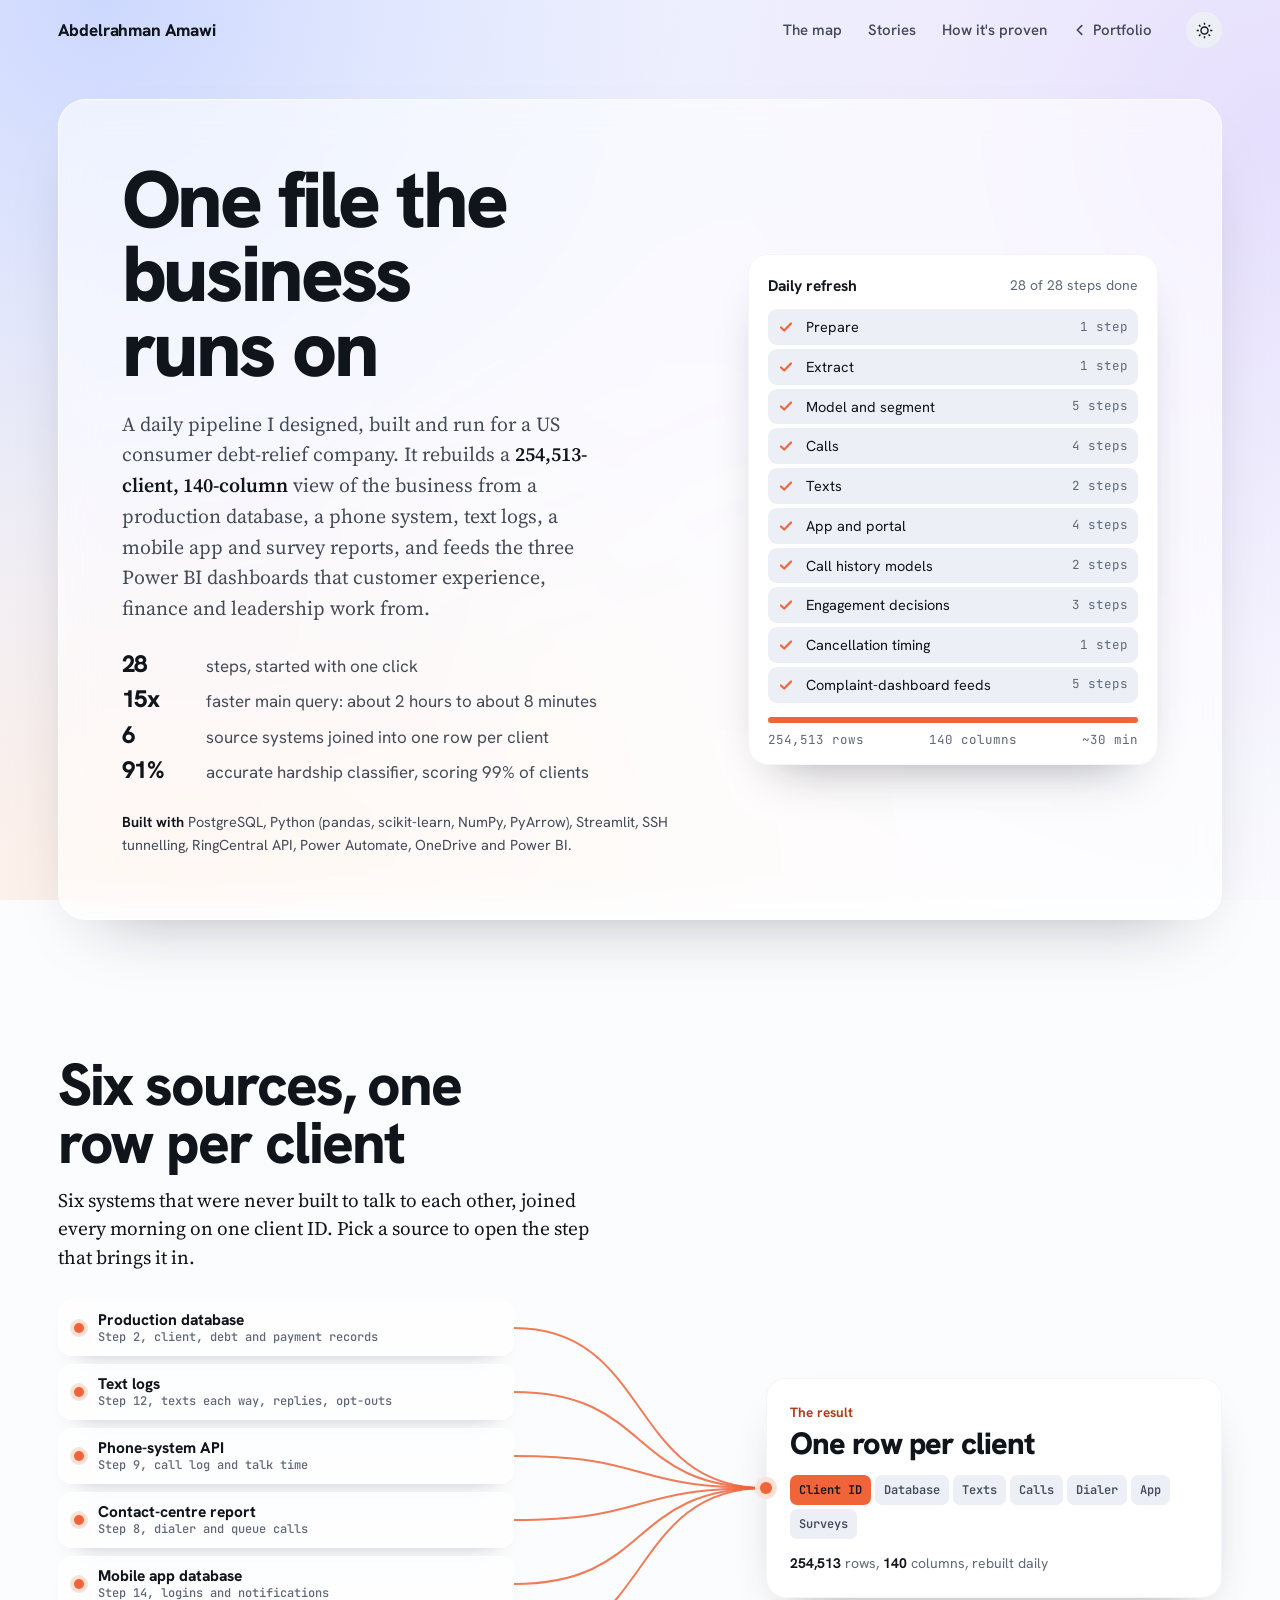
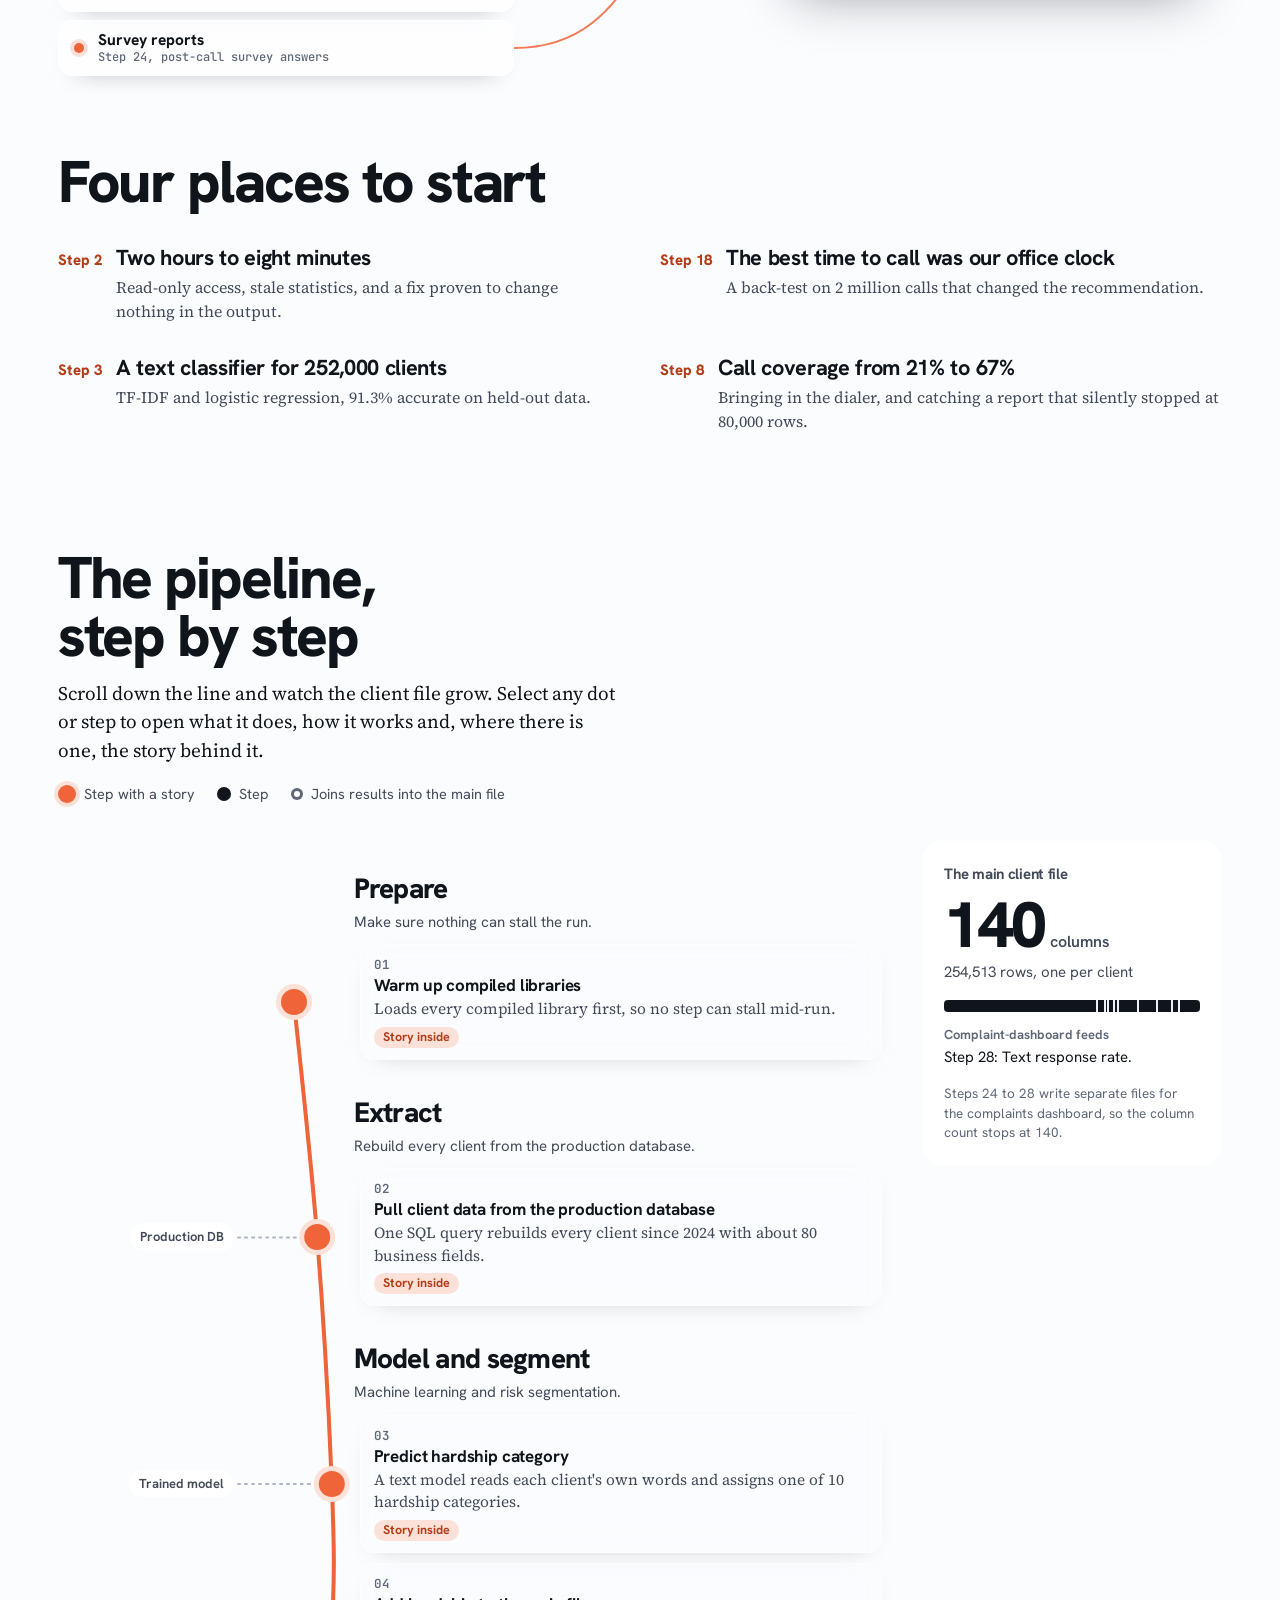
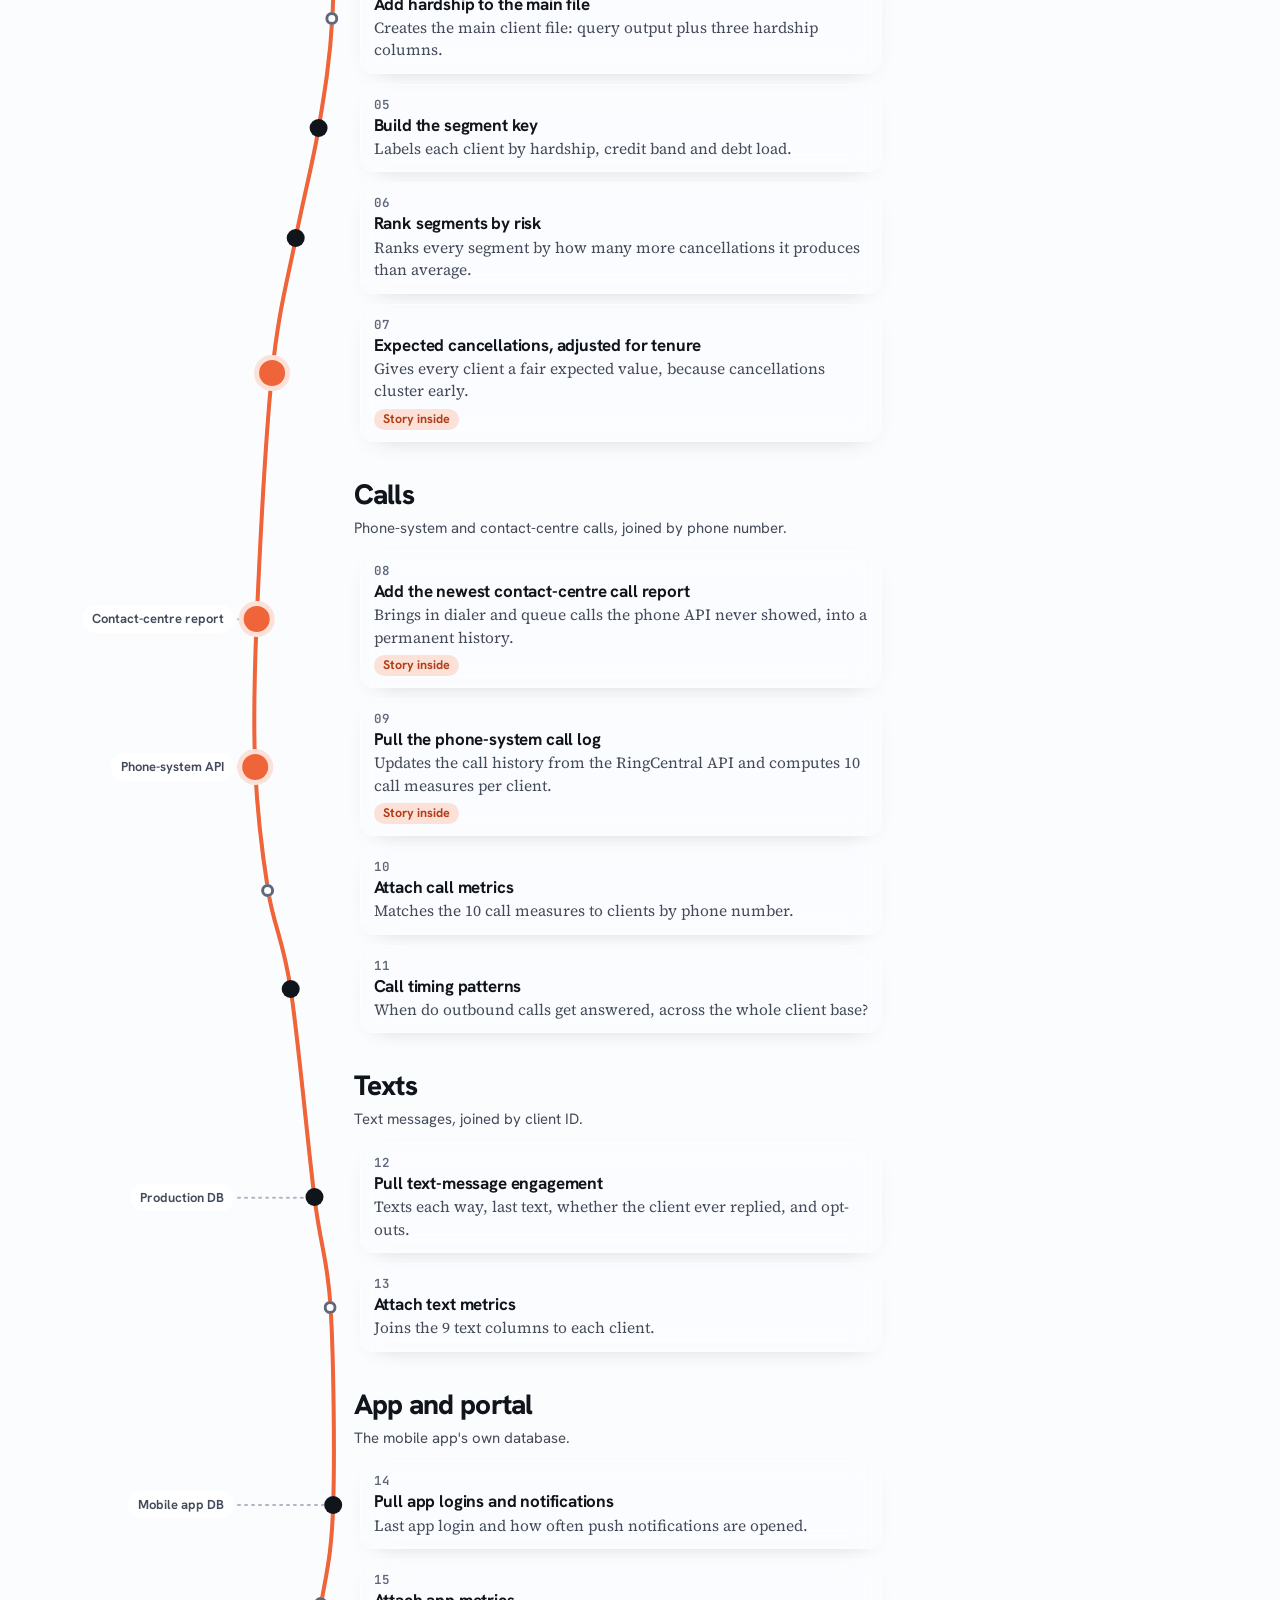
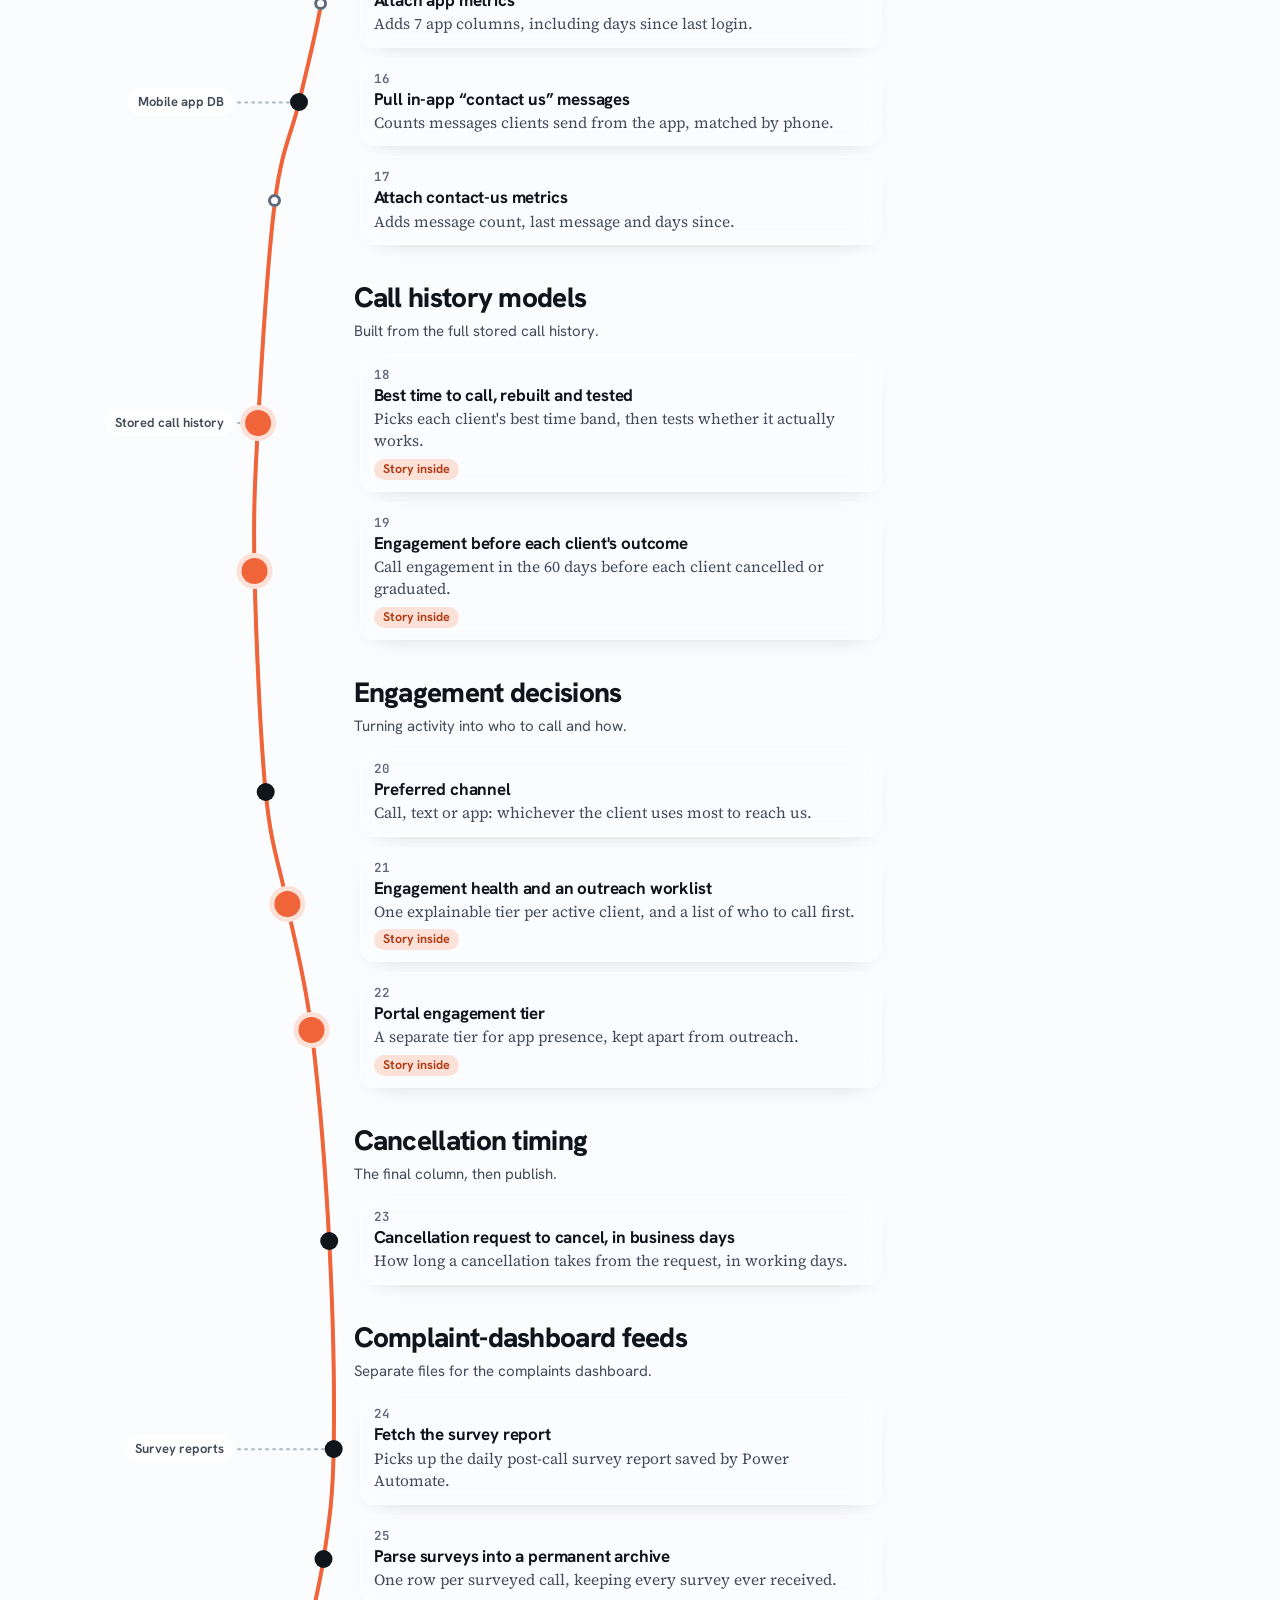
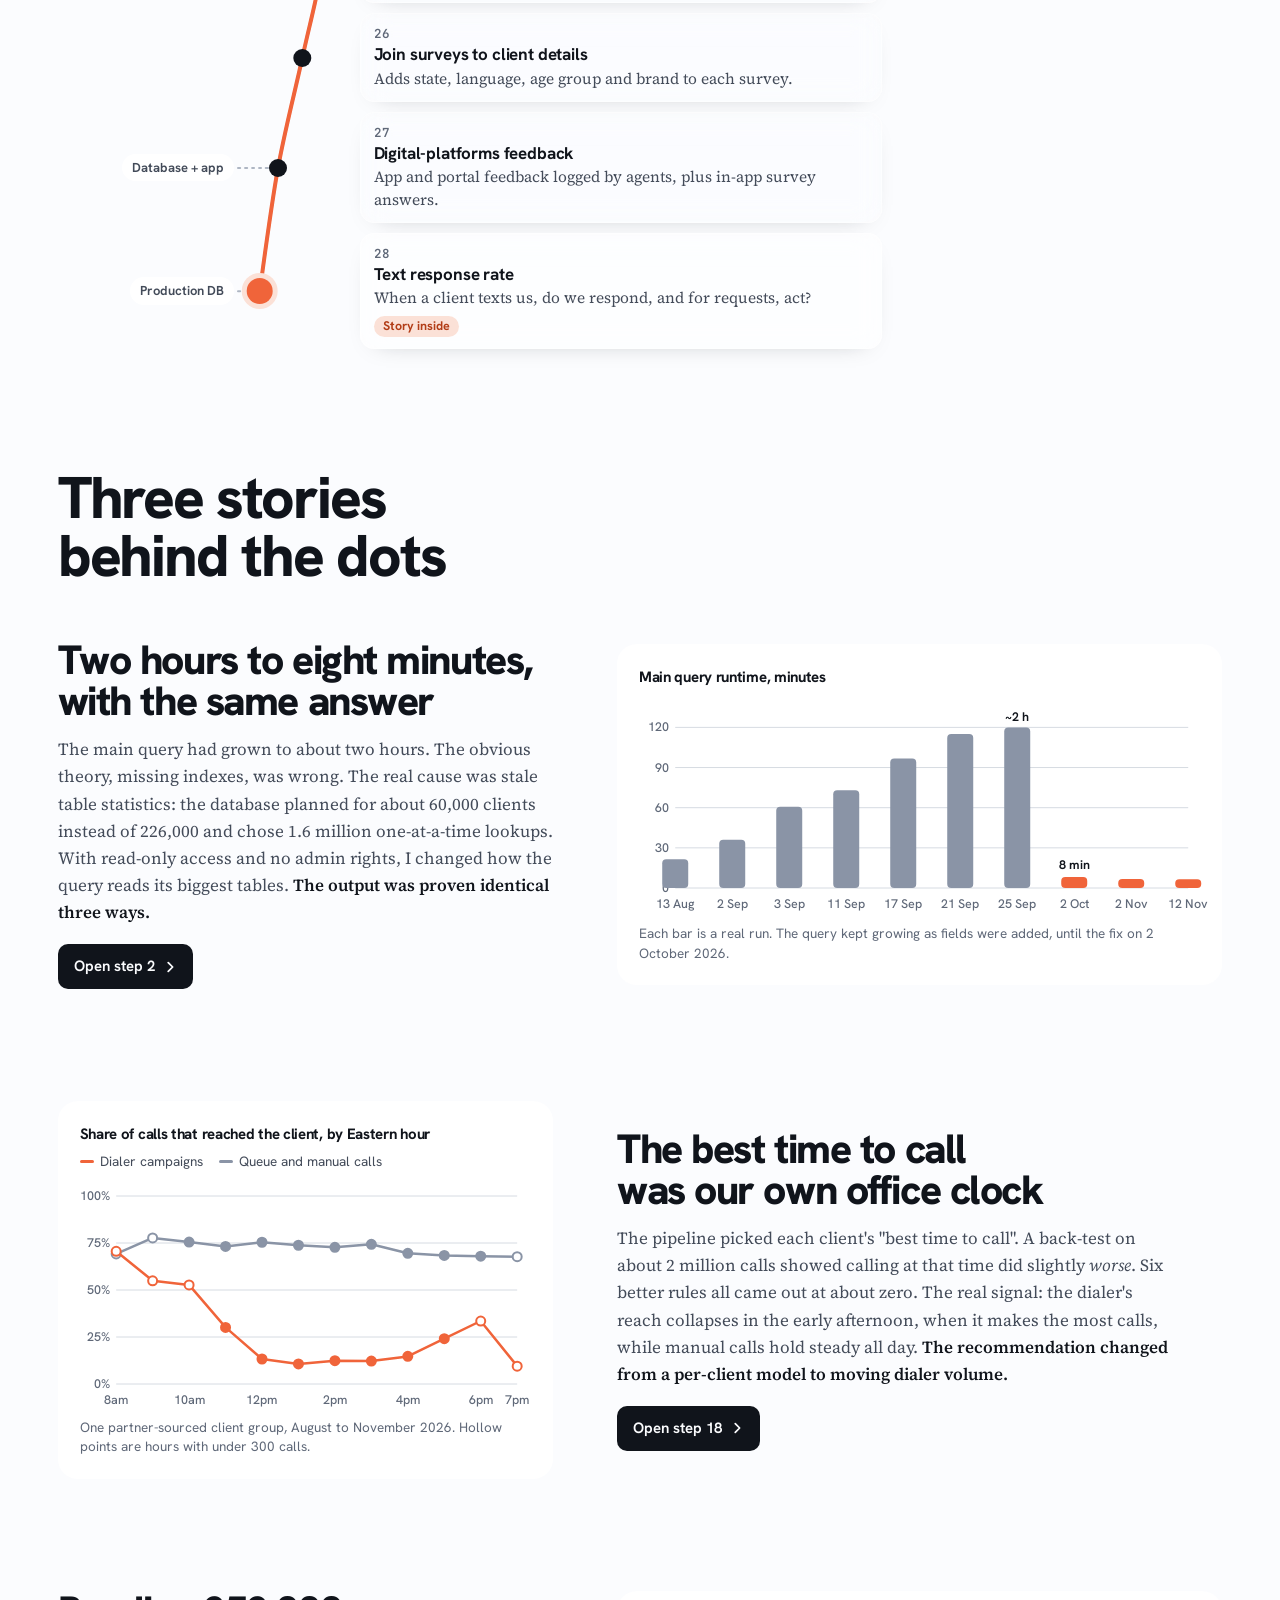
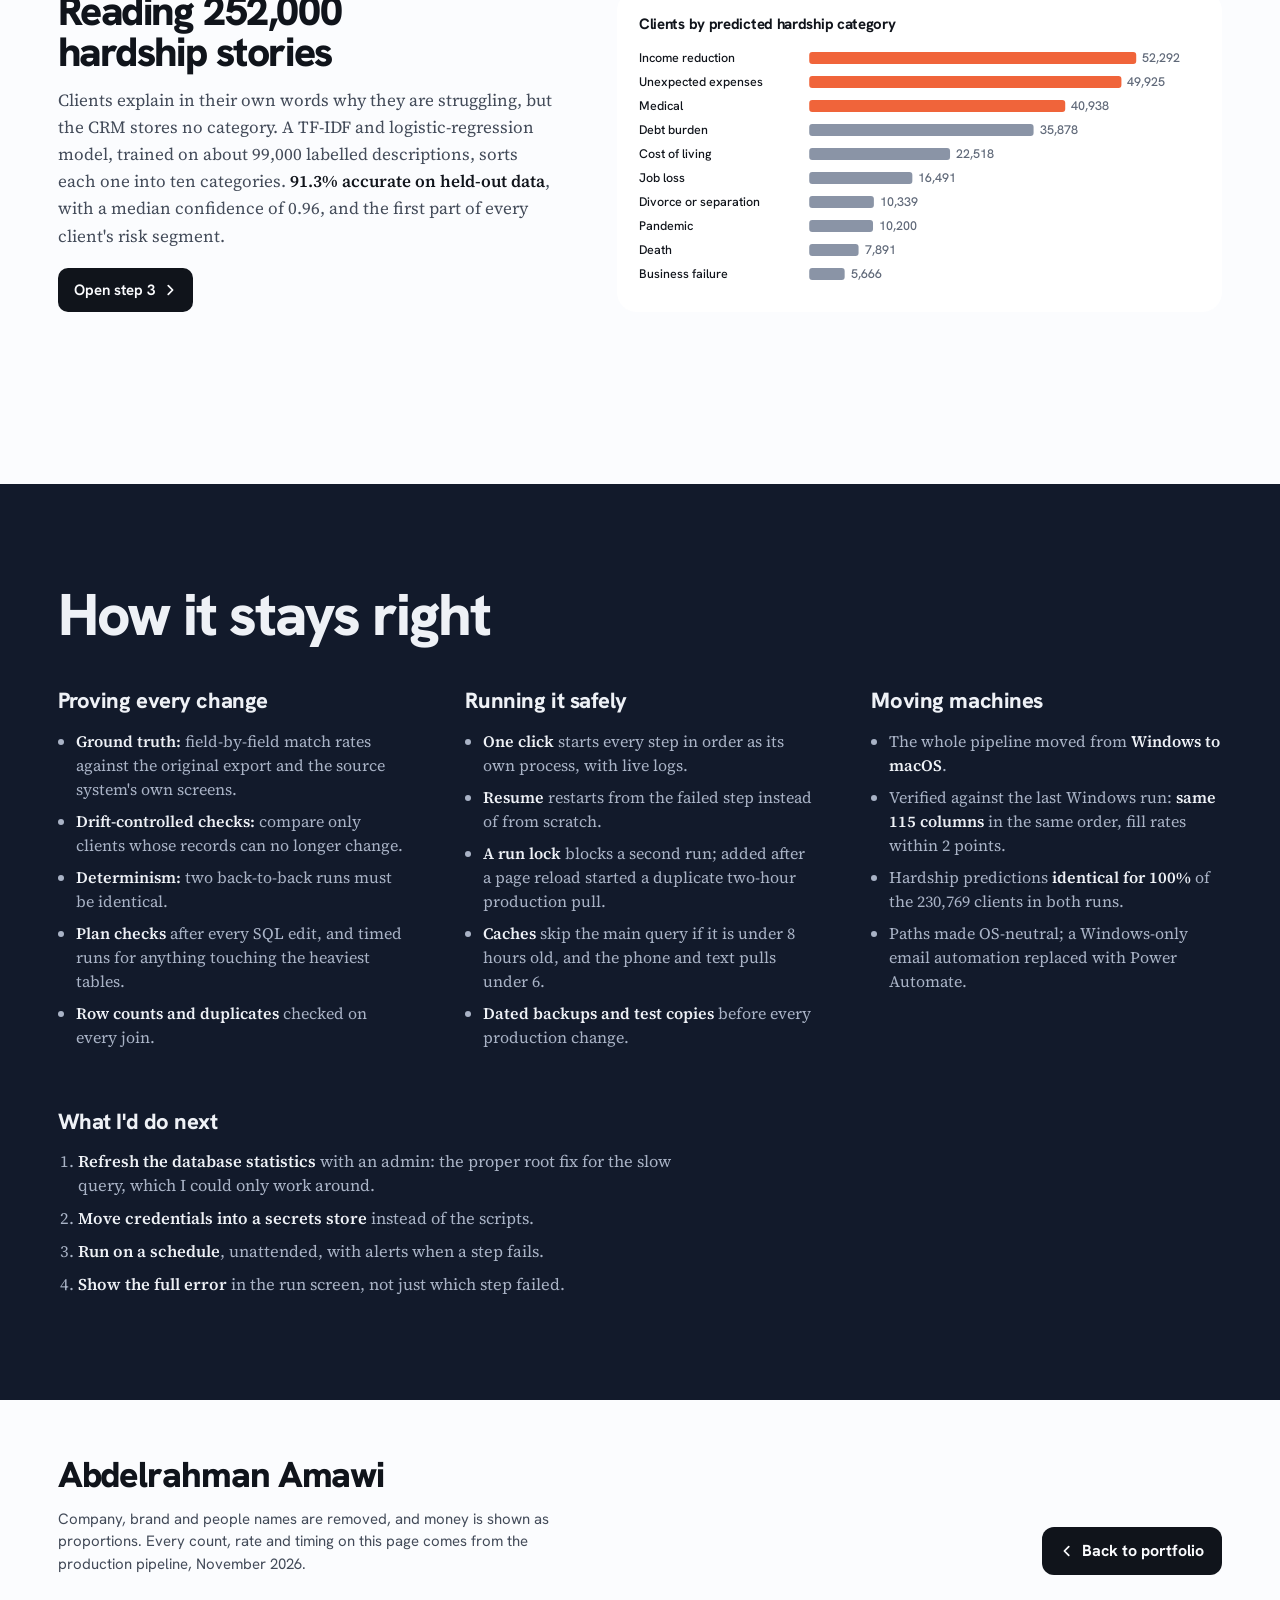
==== commit 1b47e1d6: "New portfolio design + pipeline page (PATCH)" ====
--- a/pipeline/index.html
+++ b/pipeline/index.html
@@ -307,7 +307,17 @@
 .foot .btn{display:inline-flex;align-items:center;gap:8px;background:var(--ink);color:var(--ground);text-decoration:none;border-radius:12px;padding:12px 18px;font-weight:700}
 .foot .btn svg{width:14px;height:14px}
 @media (prefers-reduced-motion:reduce){*{transition:none!important;scroll-behavior:auto!important}}
+/* ---------- smooth page-to-page transition (portfolio <-> pipeline) ----------
+   The page only starts hidden if the script below can reveal it, so it can never get stuck invisible. */
+body{transition:opacity .6s cubic-bezier(.2,.7,.2,1)}
+main{transition:transform .7s cubic-bezier(.2,.7,.2,1)}
+html.pg-pre body{opacity:0}
+html.pg-pre main{transform:translateY(14px)}
+html.pg-leaving body{opacity:0;transition-duration:.28s;transition-timing-function:ease}
+html.pg-leaving main{transform:translateY(-8px);transition-duration:.28s;transition-timing-function:ease}
+@media (prefers-reduced-motion:reduce){body,main{transition:none}}
 </style>
+<script>try{if(!(window.matchMedia&&matchMedia("(prefers-reduced-motion: reduce)").matches))document.documentElement.classList.add("pg-pre")}catch(e){}</script>
 <script>try{document.documentElement.setAttribute("data-theme",localStorage.getItem("selected-theme")==="dark"?"dark":"light")}catch(e){document.documentElement.setAttribute("data-theme","light")}</script>
 </head>
 <body>
@@ -900,5 +910,25 @@
 var rt; window.addEventListener("resize", function(){ clearTimeout(rt); rt = setTimeout(function(){ layoutCurve(); drawAll(); if (openN) $$("#p-body .chart").forEach(function(c){ CH[c.dataset.chart](c); }); }, 150); });
 })();
 </script>
+<script>
+/* Fade the page out before moving between the portfolio and the pipeline page */
+(function(){
+  var reduce = window.matchMedia && matchMedia("(prefers-reduced-motion: reduce)").matches;
+  document.addEventListener("click", function(e){
+    if (reduce || e.defaultPrevented || e.button !== 0 || e.metaKey || e.ctrlKey || e.shiftKey || e.altKey) return;
+    var a = e.target.closest && e.target.closest("a[href]"); if (!a || a.target === "_blank" || a.hasAttribute("download")) return;
+    var u; try { u = new URL(a.href, location.href); } catch(err){ return; }
+    if (u.origin !== location.origin || u.pathname === location.pathname || /\.(pdf|png|jpe?g|docx?|xlsx?)$/i.test(u.pathname)) return;
+    e.preventDefault();
+    document.documentElement.classList.add("pg-leaving");
+    setTimeout(function(){ location.href = u.href; }, 280);
+  });
+  /* reveal: fade in on arrival (and undo the fade-out when Back restores the page from cache) */
+  function show(){ document.documentElement.classList.remove("pg-pre", "pg-leaving"); }
+  requestAnimationFrame(function(){ requestAnimationFrame(show); });
+  setTimeout(show, 400);
+  window.addEventListener("pageshow", show);
+})();
+</script>
 </body>
 </html>
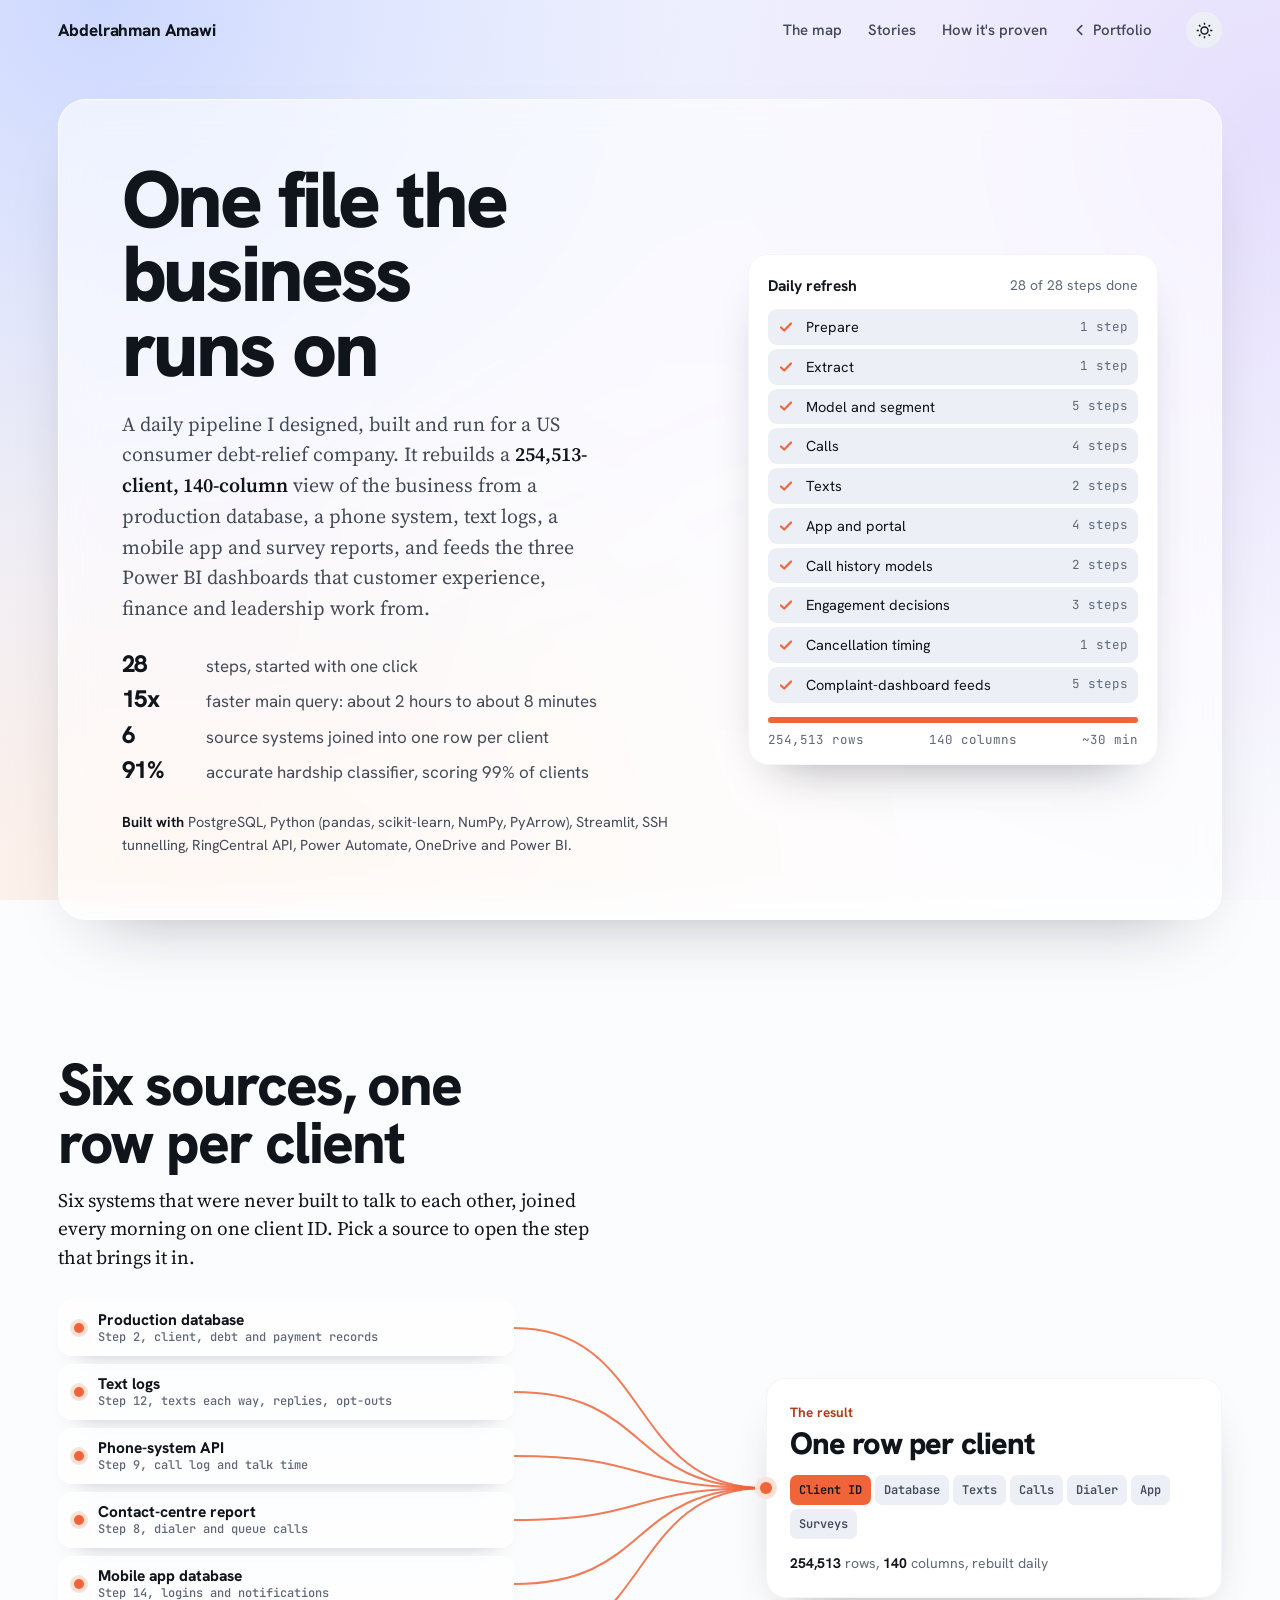
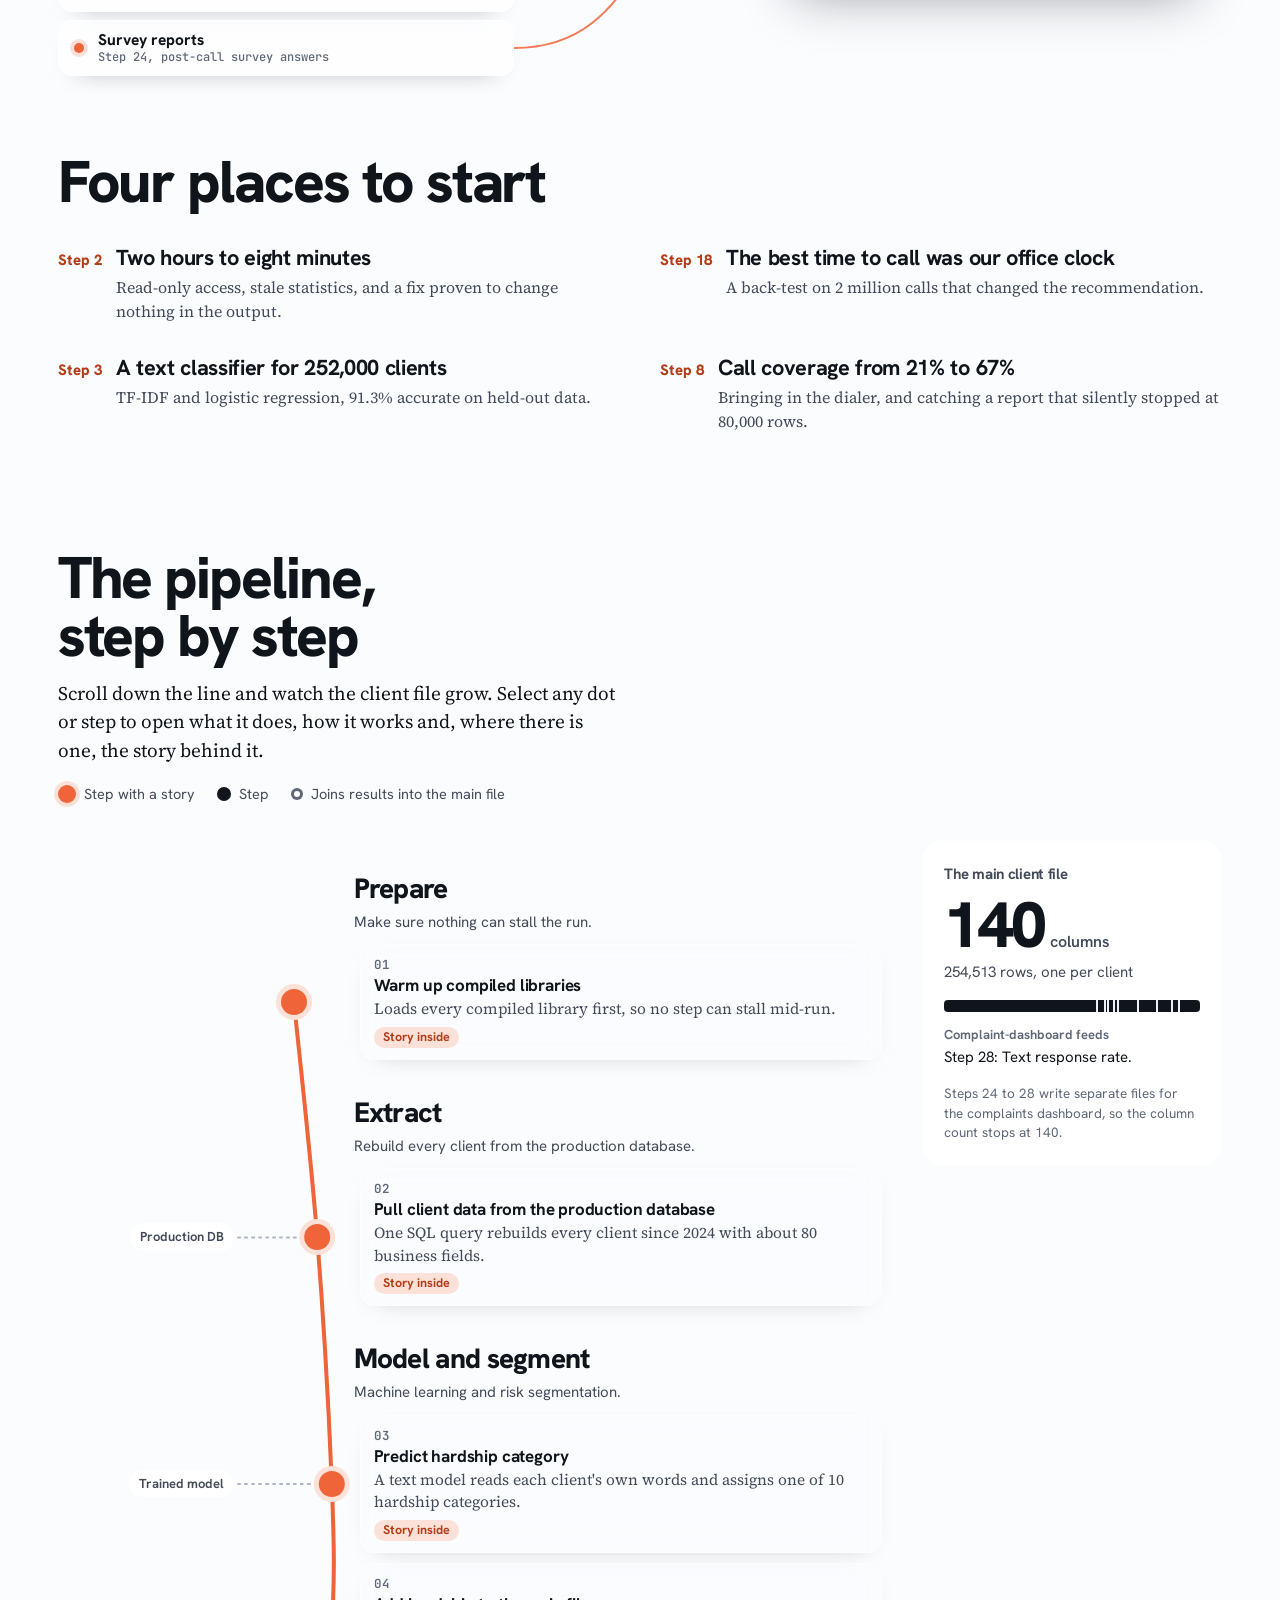
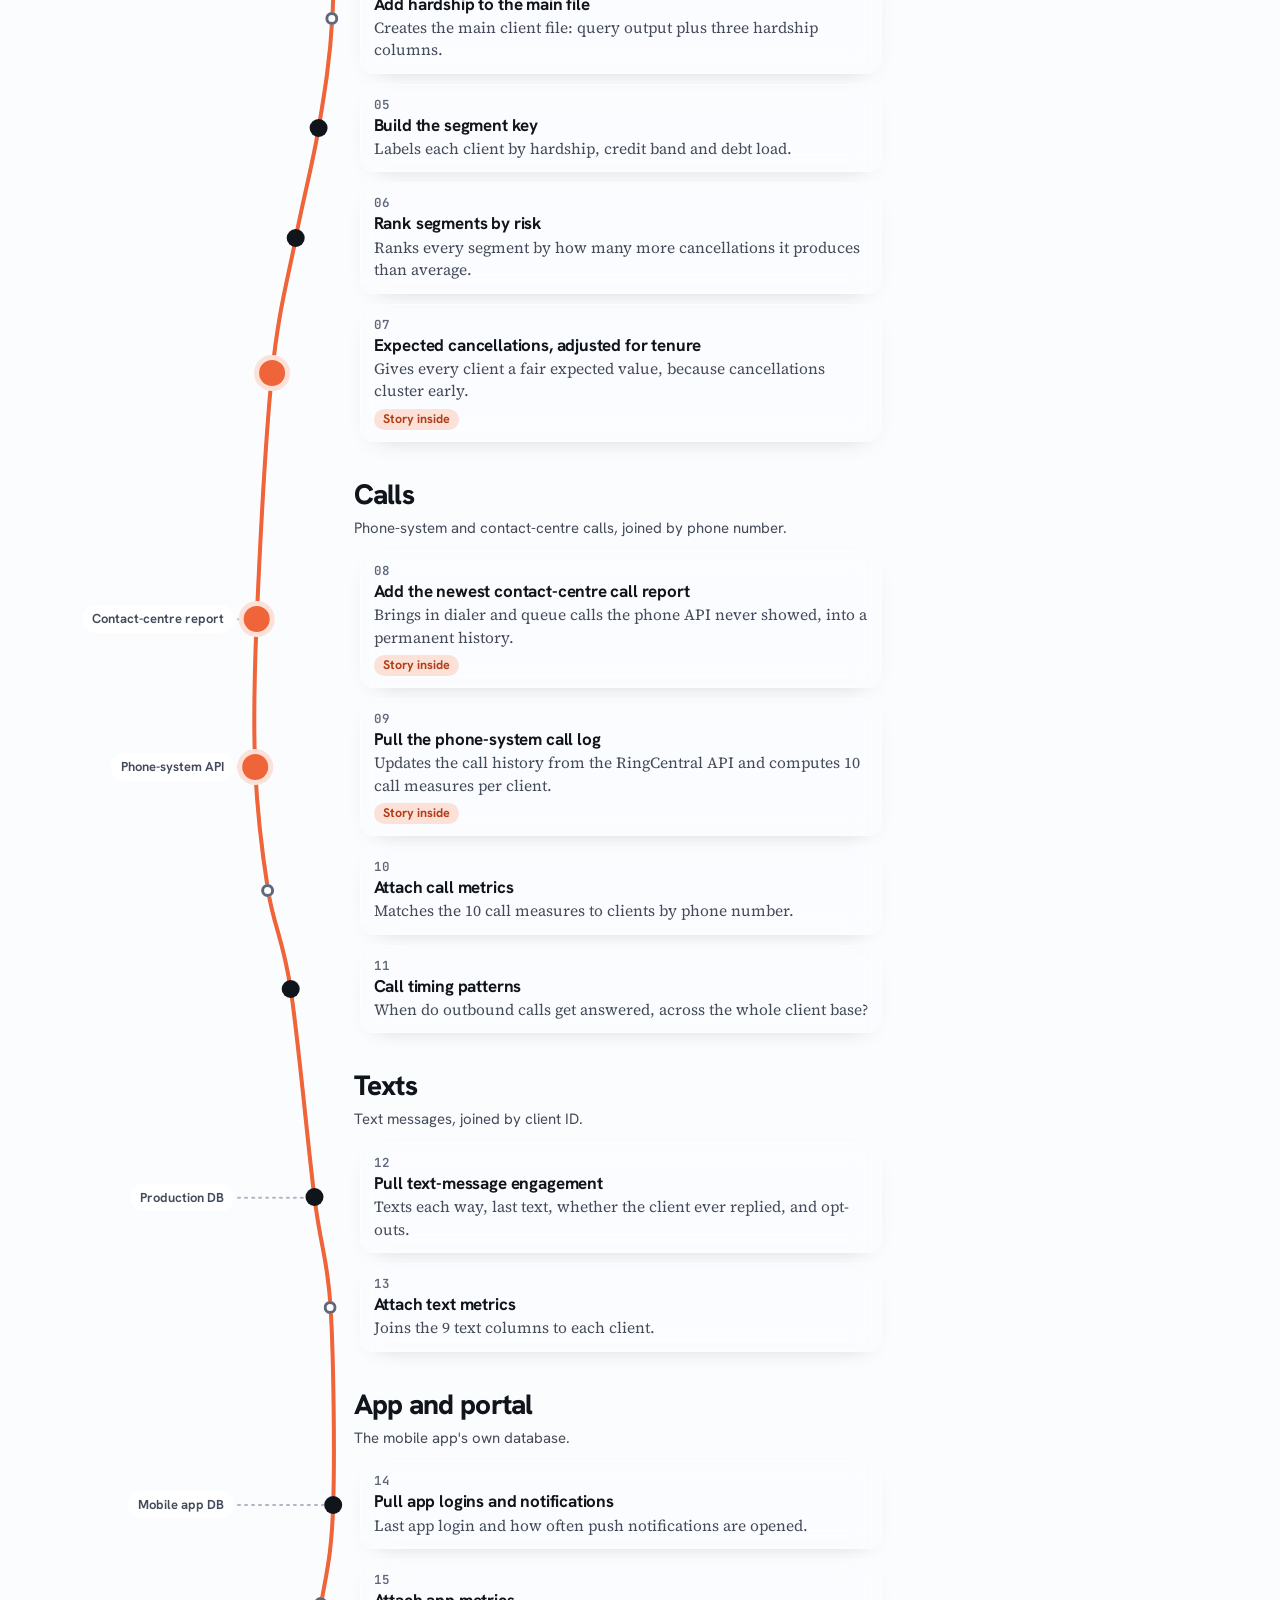
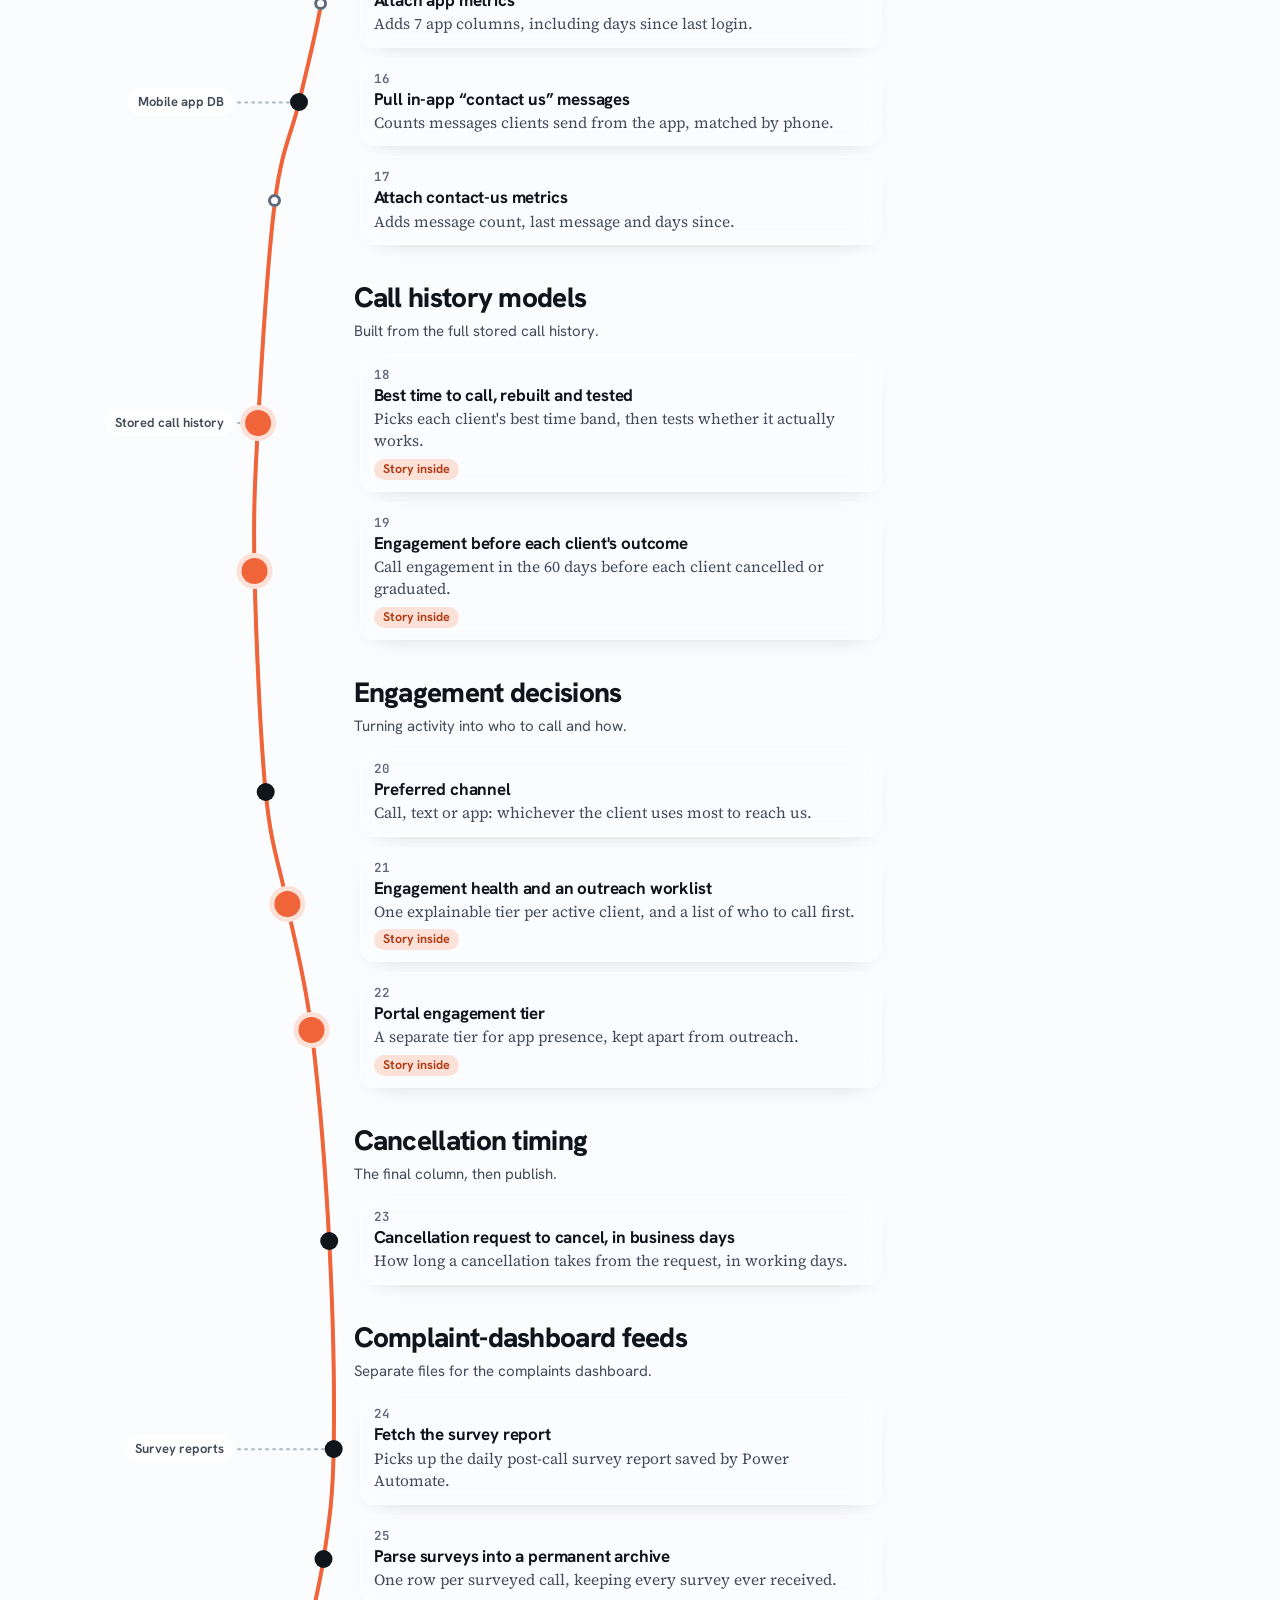
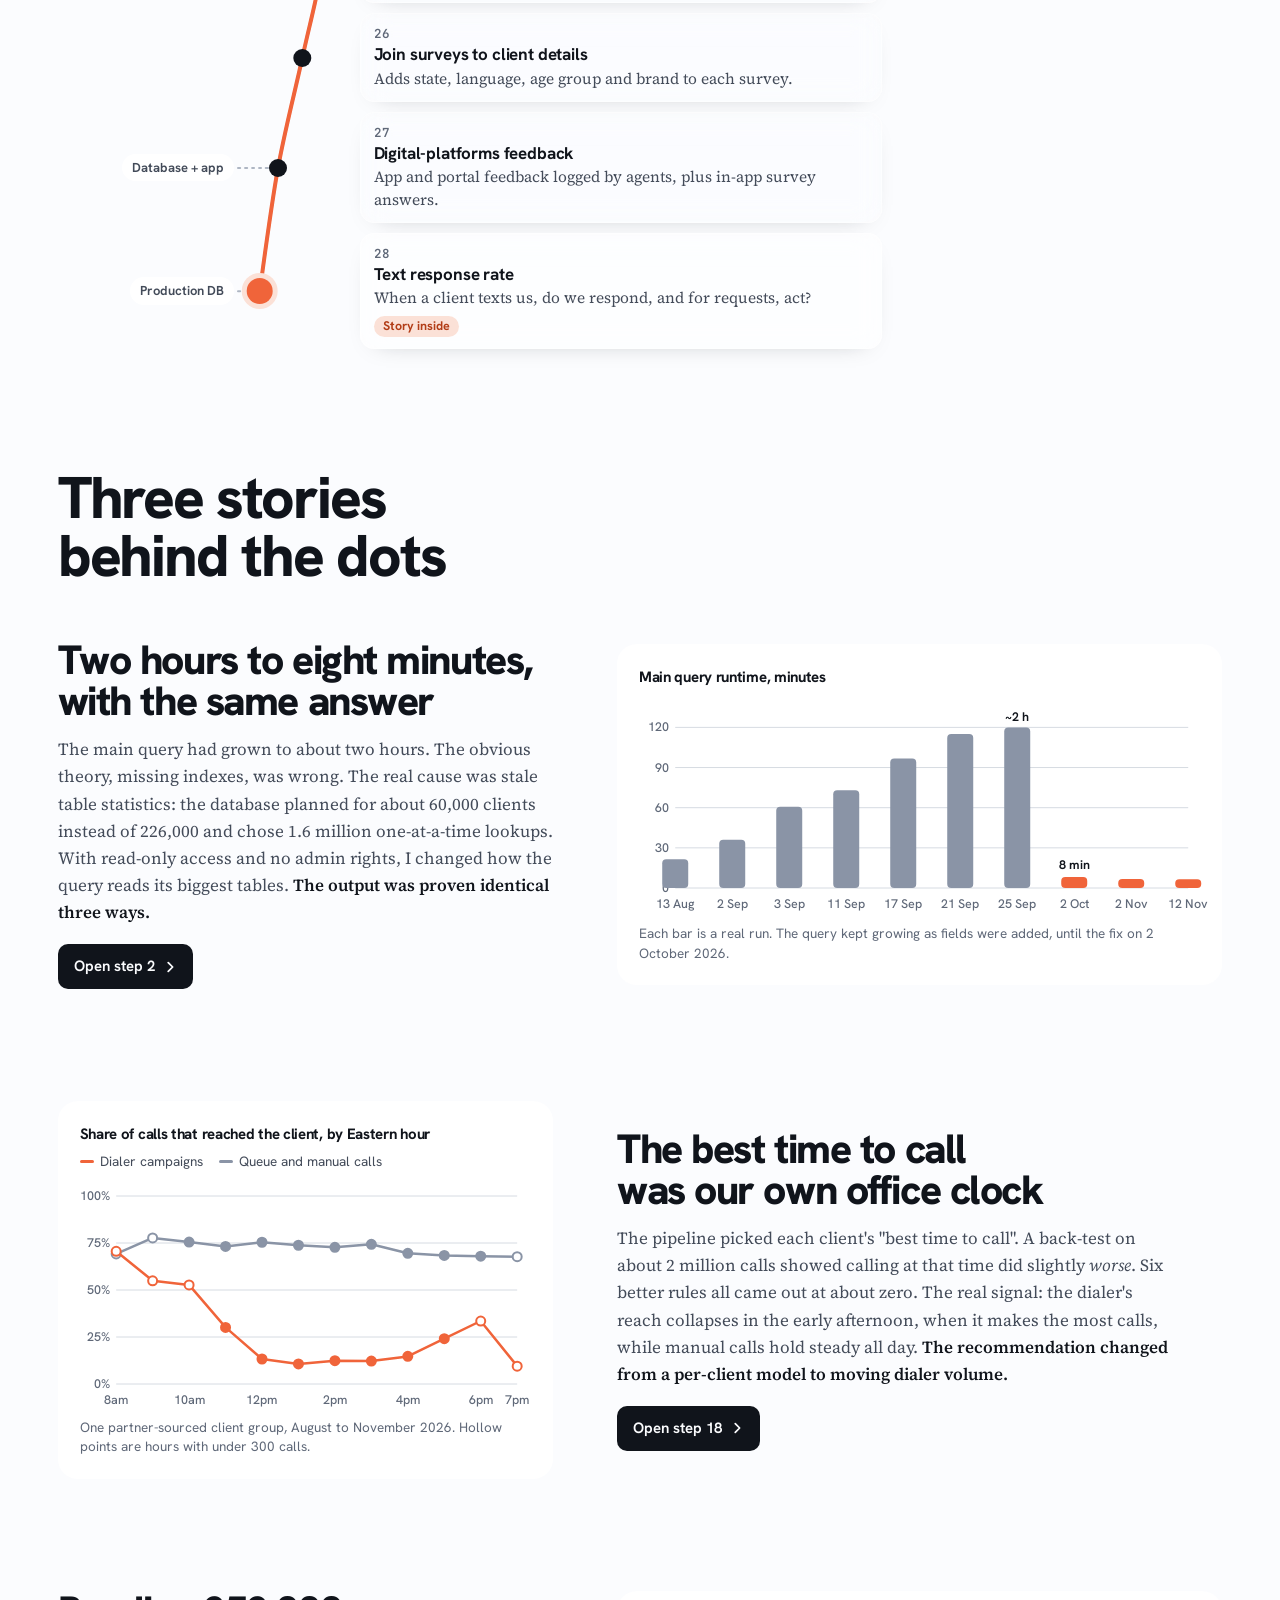
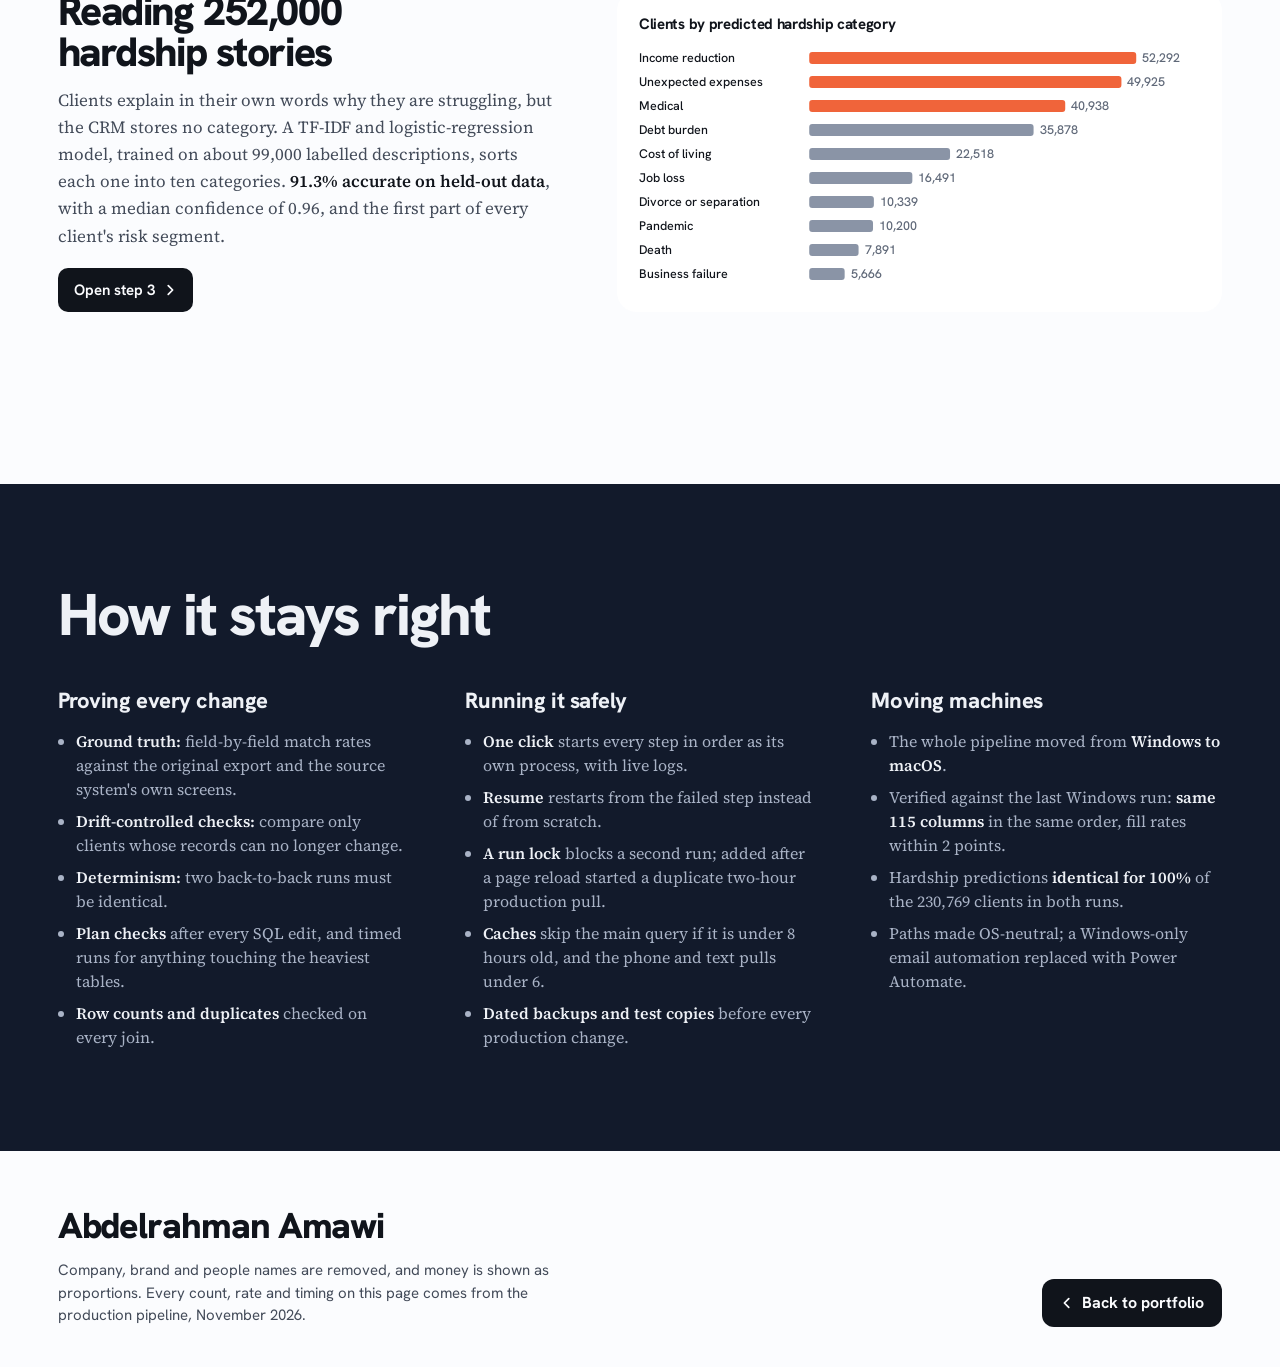
==== commit c2b97db5: "Add files via upload" ====
--- a/pipeline/index.html
+++ b/pipeline/index.html
@@ -293,11 +293,6 @@
 .cols3 li{font:400 16px/1.5 var(--read);color:var(--on-field-2)}
 .cols3 li b{color:var(--on-field);font-weight:600}
 @media (max-width:900px){.cols3{grid-template-columns:1fr}}
-.next{margin-top:56px;padding-top:0}
-.next h3{font-size:22px;font-weight:780}
-.next ol{margin:12px 0 0;padding-left:20px;display:grid;gap:8px;max-width:72ch}
-.next li{font:400 16.5px/1.5 var(--read);color:var(--on-field-2)}
-.next li b{color:var(--on-field);font-weight:600}
 
 /* ---------- footer ---------- */
 .foot{padding-block:48px 40px}
@@ -308,14 +303,17 @@
 .foot .btn svg{width:14px;height:14px}
 @media (prefers-reduced-motion:reduce){*{transition:none!important;scroll-behavior:auto!important}}
 /* ---------- smooth page-to-page transition (portfolio <-> pipeline) ----------
-   The page only starts hidden if the script below can reveal it, so it can never get stuck invisible. */
-body{transition:opacity .6s cubic-bezier(.2,.7,.2,1)}
-main{transition:transform .7s cubic-bezier(.2,.7,.2,1)}
-html.pg-pre body{opacity:0}
+   A veil in the page colour fades over the page instead of fading the page itself:
+   fading the page (opacity) switches off every frosted-glass blur until the fade ends, so the glass would snap in.
+   The veil only starts opaque when the script below can lift it, and is removed entirely once done. */
+html::after{content:"";position:fixed;inset:0;z-index:9999;pointer-events:none;background:var(--ground);opacity:0;transition:opacity .65s cubic-bezier(.2,.7,.2,1)}
+html.pg-pre::after{opacity:1;transition:none}
+html.pg-leaving::after{opacity:1;transition:opacity .28s ease}
+html.pg-done::after{display:none}
+main{transition:transform .75s cubic-bezier(.2,.7,.2,1)}
 html.pg-pre main{transform:translateY(14px)}
-html.pg-leaving body{opacity:0;transition-duration:.28s;transition-timing-function:ease}
 html.pg-leaving main{transform:translateY(-8px);transition-duration:.28s;transition-timing-function:ease}
-@media (prefers-reduced-motion:reduce){body,main{transition:none}}
+@media (prefers-reduced-motion:reduce){html::after{display:none}main{transition:none}}
 </style>
 <script>try{if(!(window.matchMedia&&matchMedia("(prefers-reduced-motion: reduce)").matches))document.documentElement.classList.add("pg-pre")}catch(e){}</script>
 <script>try{document.documentElement.setAttribute("data-theme",localStorage.getItem("selected-theme")==="dark"?"dark":"light")}catch(e){document.documentElement.setAttribute("data-theme","light")}</script>
@@ -453,15 +451,6 @@
         <li>Paths made OS-neutral; a Windows-only email automation replaced with Power Automate.</li>
       </ul>
     </div>
-  </div>
-  <div class="next">
-    <h3>What I'd do next</h3>
-    <ol>
-      <li><b>Refresh the database statistics</b> with an admin: the proper root fix for the slow query, which I could only work around.</li>
-      <li><b>Move credentials into a secrets store</b> instead of the scripts.</li>
-      <li><b>Run on a schedule</b>, unattended, with alerts when a step fails.</li>
-      <li><b>Show the full error</b> in the run screen, not just which step failed.</li>
-    </ol>
   </div>
 </div></section>
 </main>
@@ -920,11 +909,12 @@
     var u; try { u = new URL(a.href, location.href); } catch(err){ return; }
     if (u.origin !== location.origin || u.pathname === location.pathname || /\.(pdf|png|jpe?g|docx?|xlsx?)$/i.test(u.pathname)) return;
     e.preventDefault();
-    document.documentElement.classList.add("pg-leaving");
+    clearTimeout(doneT); root.classList.remove("pg-done"); void root.offsetWidth; root.classList.add("pg-leaving");
     setTimeout(function(){ location.href = u.href; }, 280);
   });
   /* reveal: fade in on arrival (and undo the fade-out when Back restores the page from cache) */
-  function show(){ document.documentElement.classList.remove("pg-pre", "pg-leaving"); }
+  var root = document.documentElement, doneT;
+  function show(){ root.classList.remove("pg-pre", "pg-leaving"); clearTimeout(doneT); doneT = setTimeout(function(){ root.classList.add("pg-done"); }, 900); }
   requestAnimationFrame(function(){ requestAnimationFrame(show); });
   setTimeout(show, 400);
   window.addEventListener("pageshow", show);
